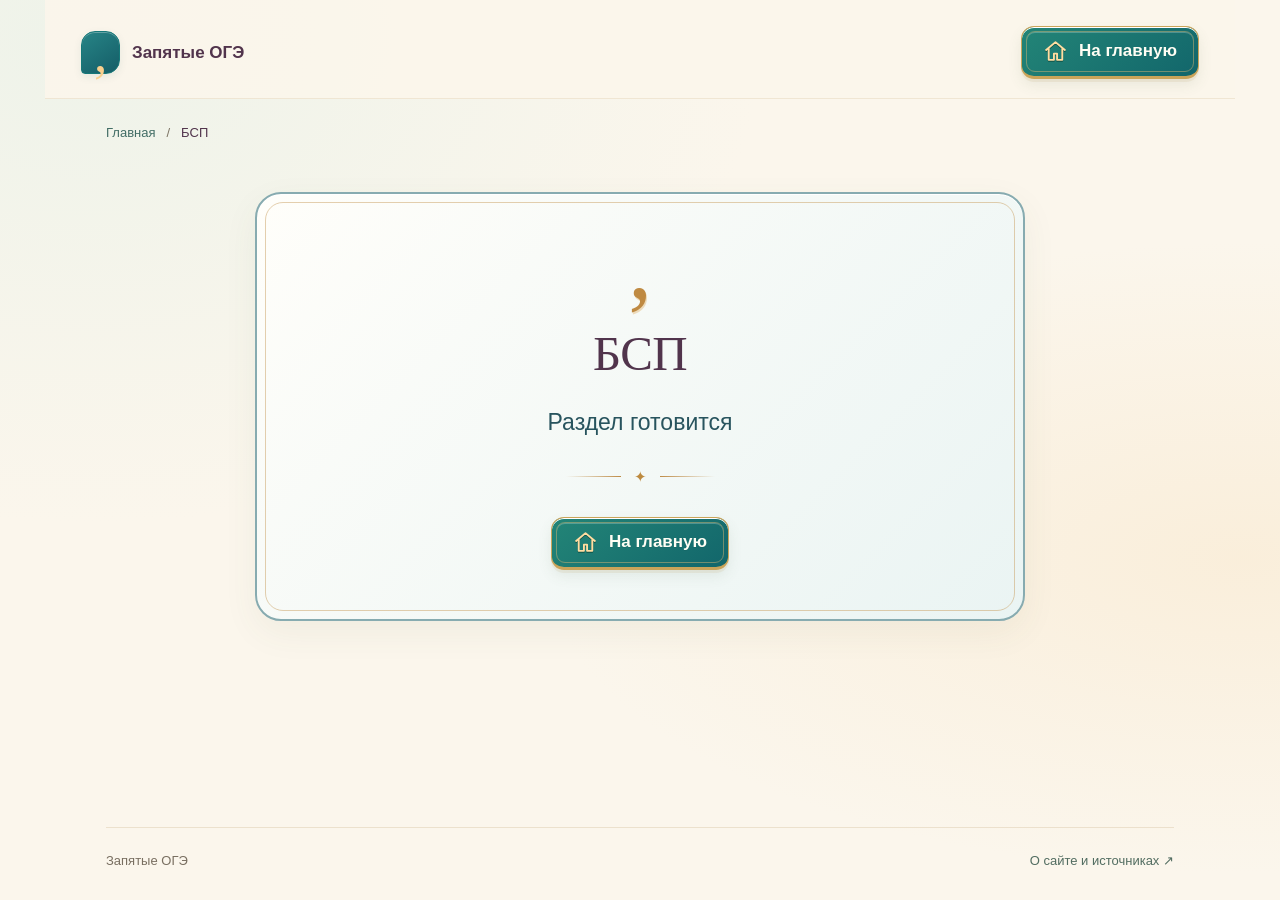
==== topics/bsp.html @ 87cccecb "Publish verified Запятые ОГЭ with saved progress continuation" ====
<!doctype html>
<html lang="ru">
<head>
  <meta charset="utf-8">
  <meta name="viewport" content="width=device-width, initial-scale=1">
  <meta name="theme-color" content="#146c70">
  <meta name="description" content="Запятые ОГЭ — выбор пунктуационной темы и интерактивные тренажёры по русскому языку.">
  <title>БСП · Запятые ОГЭ</title>
  <link rel="stylesheet" href="../site.css">
  <link rel="stylesheet" href="../controls.css">
</head>
<body class="site-page" data-page="bsp">
  <a class="portal-skip" href="#content">К содержимому</a>
  <header class="portal-header"><a class="portal-brand" href="../index.html" aria-label="Запятые ОГЭ — главная"><span class="portal-brand-mark" aria-hidden="true">,</span><span>Запятые ОГЭ</span></a><a class="portal-back portal-home-button" href="../index.html"><svg class="home-icon" viewBox="0 0 24 24" aria-hidden="true"><path d="M3 10.5 12 3l9 7.5M5.5 9v11h5v-6h3v6h5V9"/></svg> На главную</a></header>
  <main class="portal-main" id="content">
    <nav class="portal-breadcrumbs" aria-label="Хлебные крошки"><a href="../index.html">Главная</a><span aria-hidden="true">/</span><span aria-current="page">БСП</span></nav>
    <section class="coming-soon theme-sea" aria-labelledby="topic-title"><span class="coming-ornament" aria-hidden="true">,</span><h1 id="topic-title">БСП</h1><p class="coming-status">Раздел готовится</p><div class="coming-divider" aria-hidden="true"><span></span><i>✦</i><span></span></div><div class="coming-actions"><a class="portal-back portal-home-button" href="../index.html"><svg class="home-icon" viewBox="0 0 24 24" aria-hidden="true"><path d="M3 10.5 12 3l9 7.5M5.5 9v11h5v-6h3v6h5V9"/></svg> На главную</a></div></section>
  </main>
  <footer class="portal-footer"><span>Запятые ОГЭ</span><a href="../README.md">О сайте и источниках ↗</a></footer>
</body>
</html>
---- site.css ----
/* Portal-only styles. Existing trainer styles and scoring code stay unchanged. */
:root{--site-cream:#fbf6ec;--site-milk:#fffdf7;--site-teal:#176e70;--site-sea:#104f58;--site-plum:#51344c;--site-ink:#34423c;--site-muted:#6c7168;--site-gold:#bd8a3f;--site-line:#e4d6bb}
.site-page{margin:0;min-height:100vh;display:flex;flex-direction:column;color:var(--site-ink);font-family:"Segoe UI",Arial,sans-serif;background:radial-gradient(ellipse at 7% 4%,#e6f1e89c,transparent 40%),radial-gradient(ellipse at 97% 62%,#f8e3c269,transparent 40%),var(--site-cream);font-synthesis:none}
.site-page *{box-sizing:border-box}.site-page a{-webkit-tap-highlight-color:transparent}.portal-header{width:100%;max-width:1190px;margin:0 auto;display:flex;align-items:center;justify-content:space-between;gap:20px;padding:26px 36px 19px}.portal-brand{display:inline-flex;align-items:center;gap:12px;font-size:17px;font-weight:650;color:var(--site-plum);text-decoration:none;transition:color 200ms ease}.portal-brand:hover{color:var(--site-teal)}.portal-brand-mark{display:grid;place-items:center;width:39px;height:43px;border:1px solid #167879;background:linear-gradient(145deg,#278486,#145d67);border-radius:14px 14px 14px 4px;box-shadow:inset 0 1px #ffffff4a,0 3px 8px #12555b15;color:#f9d08e;font:53px/.8 Georgia,serif;padding-bottom:22px}.portal-subject{font-size:14px;color:var(--site-muted);letter-spacing:.3px}.portal-main{width:100%;max-width:1140px;margin:0 auto;padding:0 36px 45px;flex:1}.portal-hero{text-align:center;padding:23px 0 38px}.hero-flourish,.coming-divider{display:flex;gap:13px;justify-content:center;align-items:center;color:var(--site-gold);margin:0 auto 18px}.hero-flourish>span,.coming-divider>span{height:1px;width:55px;background:linear-gradient(90deg,transparent,#be8c47)}.hero-flourish>span:last-child,.coming-divider>span:last-child{transform:rotate(180deg)}.hero-flourish i,.coming-divider i{font-size:15px;font-style:normal}.portal-hero h1{font:500 clamp(44px,6vw,76px)/1.12 Georgia,"Times New Roman",serif;letter-spacing:3px;color:var(--site-sea);margin:0 0 19px;text-wrap:balance;text-shadow:0 1px #fffdf8}.portal-hero h1>span{color:var(--site-plum);text-shadow:1px 2px #e8c88f66}.portal-hero p{color:#626b61;font-size:19px;line-height:1.6;margin:0;letter-spacing:.1px}.topic-grid{display:grid;grid-template-columns:repeat(3,minmax(0,1fr));gap:23px}.topic-tile{--tile-accent:#237b78;--tile-deep:#165856;--tile-line:#75a79a;--tile-soft:#eff7ed;--tile-warm:#f9f4e8;--tile-glow:#2b918c28;position:relative;isolation:isolate;display:flex;align-items:center;justify-content:center;min-width:0;min-height:199px;padding:30px 27px;border:2px solid var(--tile-line);border-radius:23px;background:linear-gradient(140deg,#ffffffd6 0%,transparent 50%),linear-gradient(140deg,var(--tile-soft),var(--tile-warm));box-shadow:inset 0 1px 0 #ffffff,0 7px 0 -4px #bfa16e20,0 12px 25px -13px #3c4b3b2b;text-align:center;text-decoration:none;color:var(--tile-deep);transform:translateY(0);transition:transform 210ms ease,border-color 210ms ease,box-shadow 210ms ease,background-color 210ms ease}
.topic-tile:before{content:"";position:absolute;inset:7px;border:1px solid #c59a5b80;border-radius:16px;pointer-events:none;transition:border-color 210ms ease,box-shadow 210ms ease}.topic-tile:after{content:"";position:absolute;inset:0;border-radius:21px;pointer-events:none;opacity:.3;background:linear-gradient(120deg,#ffffffa6 0%,transparent 42%,transparent 75%,#ffffff80);transition:opacity 210ms ease}.tile-content{position:relative;display:flex;flex-direction:column;align-items:center;gap:13px;z-index:1;max-width:100%}.tile-title{font:500 35px/1.22 Georgia,"Times New Roman",serif;letter-spacing:-.3px;text-wrap:balance;overflow-wrap:break-word}.tile-caption{display:block;font-size:14px;line-height:1.4;color:var(--tile-deep);opacity:.85}.tile-arrow{position:absolute;right:21px;bottom:17px;font-size:19px;line-height:1;color:var(--tile-accent);opacity:.7;transition:transform 210ms ease,opacity 210ms ease}.tile-corner{position:absolute;display:block;width:14px;height:14px;pointer-events:none;border-color:var(--site-gold);opacity:.7;transition:opacity 210ms ease}.tile-corner-top{top:18px;left:18px;border-left:1px solid;border-top:1px solid;border-radius:4px 0 0 0}.tile-corner-bottom{bottom:18px;right:18px;border-right:1px solid;border-bottom:1px solid;border-radius:0 0 4px 0;display:none}
.theme-honey{--tile-accent:#aa702b;--tile-deep:#7c4b20;--tile-line:#cca36a;--tile-soft:#fff4db;--tile-warm:#faedda;--tile-glow:#d3a04b33}.theme-coral{--tile-accent:#b75c4e;--tile-deep:#823d3b;--tile-line:#cf9a80;--tile-soft:#fff0e5;--tile-warm:#fae7df;--tile-glow:#cf786232}.theme-plum{--tile-accent:#86647d;--tile-deep:#5b3b57;--tile-line:#b79aae;--tile-soft:#f5edf5;--tile-warm:#f5e9ea;--tile-glow:#a5749a2e}.theme-emerald{--tile-accent:#438361;--tile-deep:#2d5f45;--tile-line:#8bb298;--tile-soft:#eaf5e9;--tile-warm:#f1f3e2;--tile-glow:#579d7230}.theme-sea{--tile-accent:#397985;--tile-deep:#28545e;--tile-line:#87abb0;--tile-soft:#eaf4f3;--tile-warm:#e8f0f2;--tile-glow:#418f9d2e}
.topic-tile:hover,.topic-tile:focus-visible{border-color:var(--tile-accent);transform:translateY(-5px);box-shadow:inset 0 1px 0 #fff,0 0 0 3px var(--tile-glow),0 9px 19px var(--tile-glow),0 20px 32px -16px #253b333b}.topic-tile:hover:before,.topic-tile:focus-visible:before{border-color:#be8b3ee6;box-shadow:inset 0 0 12px #fff8e555}.topic-tile:hover:after,.topic-tile:focus-visible:after{opacity:.8}.topic-tile:hover .tile-arrow,.topic-tile:focus-visible .tile-arrow{opacity:1;transform:translate(2px,-2px)}.topic-tile:hover .tile-corner,.topic-tile:focus-visible .tile-corner{opacity:1}.topic-tile:active{transform:translateY(-1px)}
.portal-back{display:inline-flex;justify-content:center;align-items:center;gap:9px;box-sizing:border-box;min-height:43px;padding:9px 17px;border:1px solid #c49c60;border-radius:11px;background:linear-gradient(140deg,#fffdf8,#f4f4e6);box-shadow:inset 0 1px #fff,0 3px 8px #7052280a;color:#205f61;text-decoration:none;font:600 13px/1.5 "Segoe UI",Arial,sans-serif;white-space:nowrap;transform:translateY(0);transition:border-color 200ms ease,box-shadow 200ms ease,transform 200ms ease,background-color 200ms ease}.portal-back>span{font-size:19px;line-height:1;color:#9c712f}.portal-back:hover,.portal-back:focus-visible{background:#ecf5ed;border-color:#508e83;box-shadow:0 0 0 3px #43998c1a,0 7px 13px #43776b1a;transform:translateY(-2px)}.portal-back:active{transform:translateY(0)}.site-page a:focus-visible,.trainer-return a:focus-visible{outline:3px solid #ab7c32;outline-offset:5px}.portal-breadcrumbs{display:flex;align-items:center;flex-wrap:wrap;gap:11px;padding:22px 0 0;font-size:13px;line-height:1.8;color:#7d7464}.portal-breadcrumbs a{color:#426d65;text-decoration:none;transition:color 200ms ease}.portal-breadcrumbs a:hover{color:#134f50;text-decoration:underline;text-underline-offset:4px}.portal-breadcrumbs [aria-current]{color:var(--site-plum)}.collection-hero{padding-top:28px;padding-bottom:33px}.collection-hero h1{font-size:58px;letter-spacing:-1px}.subtopic-grid .tile-title{font-size:28px;line-height:1.3}.subtopic-grid .topic-tile{min-height:189px}.coming-soon{position:relative;isolation:isolate;max-width:770px;margin:48px auto 35px;padding:39px 45px 49px;text-align:center;background:linear-gradient(135deg,#fffefa 0%,var(--tile-soft,#edf5ee) 100%);border:2px solid var(--tile-line,#94b6a4);border-radius:26px;box-shadow:inset 0 1px #fff,0 12px 35px #49624710}.coming-soon:before{content:"";position:absolute;inset:8px;border:1px solid #c69b5b7a;border-radius:18px;pointer-events:none}.coming-ornament{display:inline-block;font:95px/.6 Georgia,serif;color:#bf8a42;margin:5px 0 30px;text-shadow:1px 2px #eddbbb}.coming-soon h1{font:500 49px/1.2 Georgia,"Times New Roman",serif;letter-spacing:-.6px;color:var(--site-plum);margin:0 0 21px;text-wrap:balance;overflow-wrap:break-word}.coming-status{font-size:23px;font-weight:400;line-height:1.5;color:var(--tile-deep,#265b4b);margin:0 0 28px}.coming-divider{margin-bottom:31px}.coming-actions{display:flex;align-items:center;justify-content:center;gap:13px;flex-wrap:wrap}.portal-footer{width:calc(100% - 72px);max-width:1068px;margin:0 auto;padding:23px 0 28px;display:flex;justify-content:space-between;gap:20px;border-top:1px solid #d9c7a875;color:#796f61;font-size:13px;line-height:1.6}.portal-footer a{color:#526d61;text-decoration:none;text-underline-offset:4px;transition:color 200ms ease}.portal-footer a:hover{color:#174f50;text-decoration:underline}.portal-skip{position:absolute;left:20px;top:-100px;z-index:20;background:var(--site-milk);color:var(--site-sea);padding:13px 18px;border:1px solid var(--site-gold);border-radius:9px}.portal-skip:focus{top:12px}
/* The only additions around SPP: a persistent home link and its scroll clearance. */
.tile-continue{display:inline-flex;align-items:center;gap:13px;min-height:44px;padding:9px 17px;border:1px solid #c99543;border-bottom-width:3px;border-radius:10px;color:white;background:linear-gradient(140deg,#238577,#12666b);box-shadow:inset 0 1px #ffffff6b,0 3px 9px #17644422;font:650 16px/1.4 "Segoe UI",Arial,sans-serif;transition:box-shadow 200ms ease,transform 200ms ease}
.topic-tile:hover .tile-continue,.topic-tile:focus-visible .tile-continue{box-shadow:inset 0 1px #ffffff8c,0 0 0 2px #d4b87540,0 6px 15px #17644430}
.trainer-return{max-width:1176px;margin:0 auto;display:flex;align-items:center;justify-content:space-between;gap:16px;padding:6px 2px 9px}.trainer-return .portal-back{min-height:36px;padding:6px 12px;font-size:12px;border-radius:9px}.trainer-return .portal-back>span{font-size:17px}.trainer-breadcrumb{color:#716655;font:11px/1.5 "Segoe UI",Arial,sans-serif}.trainer-breadcrumb>span{color:#b48c52;margin:0 8px}body[data-page="spp"] .card{scroll-margin-top:153px}body[data-page="spp"] .source-block{scroll-margin-top:163px}
@media(min-width:1500px){.portal-main{padding-top:12px}.portal-hero{padding-bottom:45px}.topic-tile{min-height:212px}}
@media(max-width:1000px){.portal-main{max-width:850px}.topic-grid{grid-template-columns:repeat(2,minmax(0,1fr));gap:21px}.portal-hero h1{font-size:64px}.portal-hero{padding-top:20px;padding-bottom:33px}.topic-tile{min-height:184px}.tile-title{font-size:34px}.portal-footer{max-width:778px}.collection-hero h1{font-size:53px}.subtopic-grid .topic-tile{min-height:177px}}
@media(max-width:800px){body[data-page="spp"] .card,body[data-page="spp"] .source-block{scroll-margin-top:213px}.trainer-return{padding-top:5px;padding-bottom:7px}.portal-header{padding:22px 28px 16px}.portal-main{padding-left:28px;padding-right:28px}.portal-footer{width:calc(100% - 56px)}.coming-soon{margin-top:32px}}
@media(max-width:640px){.portal-header{padding:20px 21px 14px;gap:14px}.portal-brand{font-size:15px;gap:10px}.portal-brand-mark{width:32px;height:36px;font-size:45px;border-radius:12px 12px 12px 3px;padding-bottom:18px}.portal-subject{font-size:12px}.portal-header>.portal-back{font-size:11px;min-height:40px;padding:8px 11px}.portal-header>.portal-back>span{font-size:17px}.portal-main{padding:0 21px 33px}.portal-hero{padding:25px 0 27px}.hero-flourish{margin-bottom:17px}.hero-flourish>span{width:39px}.portal-hero h1{font-size:47px;letter-spacing:1px;line-height:1.16;margin-bottom:14px}.portal-hero p{font-size:16px}.topic-grid{grid-template-columns:minmax(0,1fr);gap:18px}.topic-tile{min-height:151px;padding:27px 31px;border-radius:21px}.topic-tile:before{border-radius:14px}.tile-title{font-size:34px}.tile-content{gap:9px}.tile-caption{font-size:14px}.tile-arrow{right:21px;bottom:18px}.tile-corner-top{top:18px;left:18px}.portal-breadcrumbs{font-size:12px;padding-top:19px;gap:8px}.collection-hero h1{font-size:44px;letter-spacing:-.6px}.subtopic-grid .topic-tile{min-height:151px}.subtopic-grid .tile-title{font-size:29px}.coming-soon{margin:29px 0 12px;padding:31px 22px 35px;border-radius:23px}.coming-soon h1{font-size:36px;line-height:1.25;margin-bottom:19px}.coming-ornament{font-size:80px;margin-bottom:29px}.coming-status{font-size:20px;margin-bottom:22px}.coming-divider{margin-bottom:25px}.coming-actions{gap:11px}.coming-actions .portal-back{font-size:12px;min-height:44px}.portal-footer{width:calc(100% - 42px);font-size:11px;padding:20px 0 24px;gap:15px}}
@media(max-width:380px){.portal-main{padding-left:16px;padding-right:16px}.portal-header{padding-left:16px;padding-right:16px}.portal-hero h1{font-size:40px;letter-spacing:.5px}.portal-brand{font-size:13px;gap:8px}.portal-subject{font-size:11px}.tile-title{font-size:31px}.subtopic-grid .tile-title{font-size:27px}.portal-back{padding-left:12px;padding-right:12px}.coming-soon h1{font-size:32px}.coming-actions{flex-direction:column}.coming-actions .portal-back{width:100%}.trainer-breadcrumb{font-size:10px}.portal-footer{width:calc(100% - 32px)}.portal-header>.portal-back{font-size:10px;padding:8px 9px;gap:5px}}
@media(prefers-reduced-motion:reduce){.site-page *, .trainer-return *{transition:none!important;animation:none!important}.topic-tile:hover,.topic-tile:focus-visible,.portal-back:hover,.portal-back:focus-visible{transform:none}.topic-tile:hover .tile-arrow,.topic-tile:focus-visible .tile-arrow{transform:none}}
---- controls.css ----
/* Final control polish. Sentence typography and original card content stay unchanged. */
:root{--control-gold:#c99543;--control-plum:#64425e;--control-coral:#b3655c;--trainer-controls-height:260px}
.control-panel{display:grid;grid-template-columns:minmax(0,1fr) minmax(190px,260px);gap:16px 24px;padding:17px 20px;border:2px solid #aebfad;border-radius:19px;background:linear-gradient(145deg,#fffdf8,#f6f4e8);box-shadow:inset 0 1px #fff,0 3px 0 #d6c7a94d,0 9px 25px #244b3810}
.sections{grid-column:1;grid-row:1;display:grid;grid-template-columns:repeat(2,minmax(0,1fr));gap:11px;padding:0;max-width:560px;width:100%;border:0;background:none;border-radius:0}
.section,.panel-actions .button,.check-button,.trainer-return .portal-back,.site-page .portal-back{position:relative;isolation:isolate;box-sizing:border-box;min-height:52px;border:1px solid var(--control-gold);border-bottom-width:3px;border-radius:13px;font-size:17px;font-weight:700;line-height:1.45;padding:12px 21px;transform:translateY(0);transition:transform 200ms ease,box-shadow 200ms ease,border-color 200ms ease,background-color 200ms ease}
.section:before,.panel-actions .button:before,.check-button:before,.trainer-return .portal-back:before,.site-page .portal-back:before{content:"";position:absolute;inset:4px;border:1px solid #dcb77578;border-radius:9px;pointer-events:none;z-index:-1;box-shadow:inset 0 1px #ffffff3d}
.section{justify-content:center;gap:12px;color:#6e461d;background:linear-gradient(145deg,#fff8e8,#f7e7c9);box-shadow:inset 0 2px #ffffffc2,0 3px 0 #b78a3c1a,0 5px 12px #8060310d}
.section.active{color:#fff;background:linear-gradient(145deg,#1c7b7b,#105b63);border-color:#c49b53;box-shadow:inset 0 1px #ffffff57,0 3px 0 #0c51542e,0 6px 15px #155a591f}
.section .count{font-size:15px;min-width:29px;min-height:28px;padding:4px 7px;border-radius:7px;background:#ead6ab;color:#674014;border:1px solid #d3b77e;line-height:1.2}
.section.active .count{color:#fff8df;background:#ffffff22;border-color:#ffffff50}
.section:hover,.section:focus-visible,.panel-actions .button:not(:disabled):hover,.panel-actions .button:focus-visible,.check-button:not(:disabled):hover,.check-button:focus-visible,.trainer-return .portal-back:hover,.trainer-return .portal-back:focus-visible,.site-page .portal-back:hover,.site-page .portal-back:focus-visible{transform:translateY(-2px);border-color:#dca63d;box-shadow:inset 0 1px #ffffffa6,0 0 0 3px #bda15c26,0 8px 18px #26685a2b}
.section:active,.panel-actions .button:not(:disabled):active,.check-button:not(:disabled):active,.trainer-return .portal-back:active,.site-page .portal-back:active{transform:translateY(0)}
.compact-progress{grid-column:2;grid-row:1;min-width:0;max-width:none;width:100%;align-self:center}
.compact-progress>div{display:flex;flex-direction:row;align-items:center;justify-content:space-between;gap:13px;font-size:15px;margin-bottom:11px;color:#57675c}
.compact-progress strong{font-size:18px;color:#51344c;white-space:nowrap}
.compact-progress progress{height:10px;border-radius:9px;box-shadow:inset 0 1px 3px #4768491a;background:#e1e6d8}
.panel-actions{grid-column:1/-1;grid-row:2;display:grid;grid-template-columns:1fr 1.25fr .7fr;gap:15px;width:100%;padding-top:14px;border-top:1px solid #d6bd8a66}
.panel-actions .button{justify-content:center;gap:11px;margin:0;white-space:normal;text-align:center;box-shadow:inset 0 1px #ffffff80,0 3px 0 #80644d19,0 6px 13px #5c354c0d}
#journal-open{color:#fff8f5;background:linear-gradient(140deg,#815571,#64425e);border-color:#c99d64}
#journal-open:before{border-color:#efbfa759}
#journal-open:not(:disabled):hover,#journal-open:focus-visible{background:linear-gradient(140deg,#946179,#724560);box-shadow:inset 0 1px #ffffff5e,0 0 0 3px #b9748724,0 8px 18px #794d6d26}
#journal-open .count{font-size:15px;min-width:28px;min-height:28px;border:1px solid #f3cba0;background:#ffe5c2;color:#72383f;border-radius:7px;padding:3px 7px;line-height:1.3}
#repeat-errors{color:#fffaf5;border-color:#c99a58;background:linear-gradient(145deg,#b76d63,#99555b)}
#repeat-errors:not(:disabled):hover,#repeat-errors:focus-visible{background:linear-gradient(145deg,#c07b69,#a85d63);box-shadow:inset 0 1px #ffffff73,0 0 0 3px #cc897326,0 8px 18px #96585126}
#repeat-errors:disabled{opacity:1;color:#735f61;background:linear-gradient(145deg,#eee0dc,#e4d9d5);border-color:#c7b39a;box-shadow:inset 0 1px #fff8,0 2px 0 #bcaa9814}
#reset{color:#5c4c55;border-color:#c5ad84;background:linear-gradient(145deg,#fcf7ed,#eae3d6);border-radius:13px}
#reset:hover,#reset:focus-visible{background:linear-gradient(145deg,#fff9ef,#f1e7da)}
.check-button{font-size:18px;min-width:202px;min-height:56px;padding:14px 25px;gap:30px;color:#fff;background:linear-gradient(145deg,#238986,#12636b);border-color:#c99d56;box-shadow:inset 0 2px #ffffff4d,0 3px 0 #10575e2b,0 7px 17px #1a71632b}
.check-button:not(:disabled):hover,.check-button:focus-visible{background:linear-gradient(145deg,#25968f,#146e74);border-color:#dfa944}
.check-button:disabled{opacity:1;color:#275b46;background:linear-gradient(145deg,#e7f1e5,#d5e6d7);border-color:#9dbb9f;box-shadow:inset 0 1px #fff,0 2px 0 #a4b7a11f}
.check-button:disabled:before{border-color:#aec3a673}
.trainer-return{gap:18px;padding:10px 2px 13px}
.trainer-return .portal-back,.site-page .portal-back{gap:11px;color:#385a4b;background:linear-gradient(145deg,#fff9e9,#eee8d6);box-shadow:inset 0 1px #fff,0 3px 0 #bda26c24,0 6px 14px #4a68501a;min-height:52px;font-family:"Segoe UI",Arial,sans-serif;font-size:17px}
.trainer-return .portal-home-button,.site-page .portal-home-button{color:#fffef4;background:linear-gradient(140deg,#238577,#12666b);border-color:#caa459;text-shadow:0 1px #124c4926}
.trainer-return .portal-home-button:hover,.trainer-return .portal-home-button:focus-visible,.site-page .portal-home-button:hover,.site-page .portal-home-button:focus-visible{background:linear-gradient(140deg,#299682,#197578)}
.home-icon{display:block;flex-shrink:0;width:25px;height:25px;fill:none;stroke:#ffdda1;stroke-width:1.8;stroke-linecap:round;stroke-linejoin:round;filter:drop-shadow(0 1px #105448)}
.trainer-breadcrumb{font-size:14px}.trainer-return .portal-back>span,.site-page .portal-back>span{font-size:23px}
.site-page .portal-header{position:sticky;top:0;z-index:5;background:#fbf6ecf5;border-bottom:1px solid #d3c19d4d}
.control-shell{padding-bottom:10px}
body[data-page="spp"] .card,body[data-page="spp"] .source-block{scroll-margin-top:var(--trainer-controls-height)}
.card{border-width:2px;border-color:#b7cdbd;border-top-width:4px;box-shadow:0 3px 0 #d8cbb32b,0 10px 27px #275b3d0e}
.card.task-4{border-top-color:#c08a44}.card.task-5{border-top-color:#328b83}
.card-head{border-bottom-color:#b9cfba8c}.card-identity h3{font-size:20px}.card-kicker{font-size:12px}.card-number{font-size:28px;width:51px;height:53px}
.card-status{font-size:12px;padding:7px 12px}.card-prompt{font-size:13px}.sentence-number{font-size:21px;min-width:25px}
.selection-caption{font-size:15px;gap:23px}.selection-caption>span{gap:9px}.selection-caption strong{font-size:15px;min-width:30px;height:30px;border:1px solid #d9bd89}.selection-caption>span+span strong{border-color:#adcdbd}
.position{font-size:16px;min-width:44px;height:46px}.position.selected{box-shadow:inset 0 1px #fff5,0 0 0 2px #f6cc866b}
.card-footer{font-size:12px}.review{font-size:13px}.feed-caption{font-size:13px}.filter{font-size:14px;min-height:44px}.search input{font-size:14px}.save-status{font-size:12px}
.scores{font-size:13px;gap:9px 27px}.scores dd{font-size:17px}.scores-caption{font-size:12px}.eyebrow{font-size:11px}
.source-block+.source-block{border-top-color:#c7b78480}.card-actions{border-top-color:#cfb6868c}.result-heading h3{font-size:15px}.result-badge{font-size:12px}.answer-lines,.expected-answer{font-size:13px}.answer-lines>div{grid-template-columns:120px minmax(0,1fr)}.member-result h4{font-size:13px}.analysis{font-size:14px}.feedback-legend{font-size:12px}
.optional-hint,.method-note{color:#35665a;background:#eef5e9;border:1px solid #c2d7c2;border-radius:9px;font-size:14px;line-height:1.7;padding:11px 15px}.method-note{margin:-19px 0 29px}.optional-hint{margin-top:13px}
.journal-adjustment{font-size:14px;padding:13px 16px;background:#e9f3e8;color:#2e604c;border:1px solid #bad3ba;border-radius:10px}.journal-entry{font-size:14px}.journal-entry h3{font-size:16px}.journal-entry .eyebrow{font-size:11px}.journal-entry .button,.retry-button{font-size:16px;min-height:48px;padding:11px 18px}.journal-tools .button,.dialog-actions .button,.resume-button{font-size:16px;min-height:49px;padding:12px 20px}
@media(max-width:1000px){.control-panel{grid-template-columns:minmax(0,1fr) 185px;gap:15px 18px;padding:15px 16px}.section{padding:12px 15px}.panel-actions{gap:12px}.panel-actions .button{padding:12px 16px}}
@media(max-width:800px){.control-panel{grid-template-columns:minmax(0,1fr) 150px}.panel-actions{gap:11px}.panel-actions .button{font-size:16px}.compact-progress>div{font-size:14px}.compact-progress strong{font-size:17px}.trainer-return{padding-bottom:10px}.selection-caption{font-size:14px;gap:17px}.card-identity h3{font-size:19px}.card-status{font-size:11px}.result-heading h3{font-size:15px}}
@media(max-width:640px){.control-panel{grid-template-columns:minmax(0,1fr);gap:12px;padding:13px 12px;border-radius:15px}.sections{grid-column:1;grid-row:1;max-width:none;gap:12px}.section{font-size:17px;min-height:52px;padding:12px 14px;gap:11px}.section .count{display:inline-flex;font-size:15px;min-width:28px;min-height:28px}.compact-progress{grid-column:1;grid-row:2;display:flex;align-items:center;gap:17px;width:100%;max-width:none;min-width:0}.compact-progress>div{display:flex;flex-direction:row;align-items:center;gap:11px;font-size:14px;margin:0;white-space:nowrap}.compact-progress strong{font-size:17px}.compact-progress progress{height:9px;flex:1;min-width:30px}.panel-actions{grid-column:1;grid-row:3;grid-template-columns:1fr 1.22fr .8fr;gap:10px;padding-top:12px}.panel-actions .button{font-size:16px;min-height:61px;padding:10px 8px;gap:7px;line-height:1.4;text-wrap:balance}.panel-actions .count{font-size:14px;min-width:25px;min-height:26px;padding:3px 5px}.trainer-return{padding:8px 2px 10px}.trainer-return .portal-back,.site-page .portal-back{font-size:16px;padding:12px 17px;min-height:50px;gap:10px}.home-icon{width:24px;height:24px}.trainer-breadcrumb{font-size:12px}.site-page .portal-header{gap:12px;flex-wrap:wrap}.check-button{font-size:17px;min-width:171px;min-height:54px;padding:13px 20px;gap:20px}.card-actions{align-items:center;gap:15px}.selection-caption{font-size:14px;gap:11px;flex-wrap:wrap;max-width:145px}.selection-caption>span{gap:7px}.selection-caption strong{font-size:14px;min-width:27px;height:28px}.card-identity h3{font-size:18px;line-height:1.5}.card-kicker{font-size:11px}.card-number{font-size:25px;width:43px;height:48px}.card-status{font-size:11px;max-width:111px}.card-prompt{font-size:12px}.card-footer{font-size:11px}.feed-caption{font-size:12px}.feed-caption>span+span{max-width:170px}.scores{font-size:12px;max-width:175px}.scores dd{font-size:16px}.scores-caption{font-size:10px}.save-status{font-size:11px;max-width:151px}.eyebrow{font-size:10px}.filter{font-size:12px;padding:10px 11px;min-height:44px}.feedback-legend{font-size:11px}.result-heading h3{font-size:14px}.result-badge{font-size:11px}.review{font-size:12px}.optional-hint,.method-note{font-size:13px}.method-note{margin:-12px 0 24px}.journal-entry h3{font-size:15px}.journal-entry{font-size:13px}.journal-entry .button,.retry-button,.journal-tools .button,.dialog-actions .button{font-size:16px;min-height:48px}.sentence-number{font-size:20px;min-width:20px}}
@media(max-width:380px){.control-panel{padding:11px 9px}.sections{gap:9px}.section{font-size:16px;padding:12px 9px;gap:8px}.section .count{display:inline-flex;min-width:26px;font-size:14px}.panel-actions{grid-template-columns:minmax(0,1fr) minmax(0,1.15fr);gap:10px}.panel-actions #reset{grid-column:1/-1;min-height:48px}.panel-actions .button{min-height:54px;font-size:16px;padding:10px 11px}.trainer-return .portal-back{padding:12px 13px}.trainer-breadcrumb{font-size:11px}.check-button{min-width:149px;font-size:16px;gap:13px;padding:13px 16px}.selection-caption{max-width:105px;font-size:14px;gap:8px}.card-identity h3{font-size:16px}.card-status{font-size:10px;max-width:92px}.card-kicker{font-size:10px}.card-number{width:38px}.card-head{gap:8px}.scores{max-width:148px;font-size:11px}.scores-caption{font-size:9px}}
@media(prefers-reduced-motion:reduce){.section,.panel-actions .button,.check-button,.portal-back{transition:none!important}.section:hover,.section:focus-visible,.panel-actions .button:hover,.panel-actions .button:focus-visible,.check-button:hover,.check-button:focus-visible,.trainer-return .portal-back:hover,.trainer-return .portal-back:focus-visible,.site-page .portal-back:hover,.site-page .portal-back:focus-visible{transform:none}}
.icon-button{min-width:44px;min-height:44px;font-size:28px}
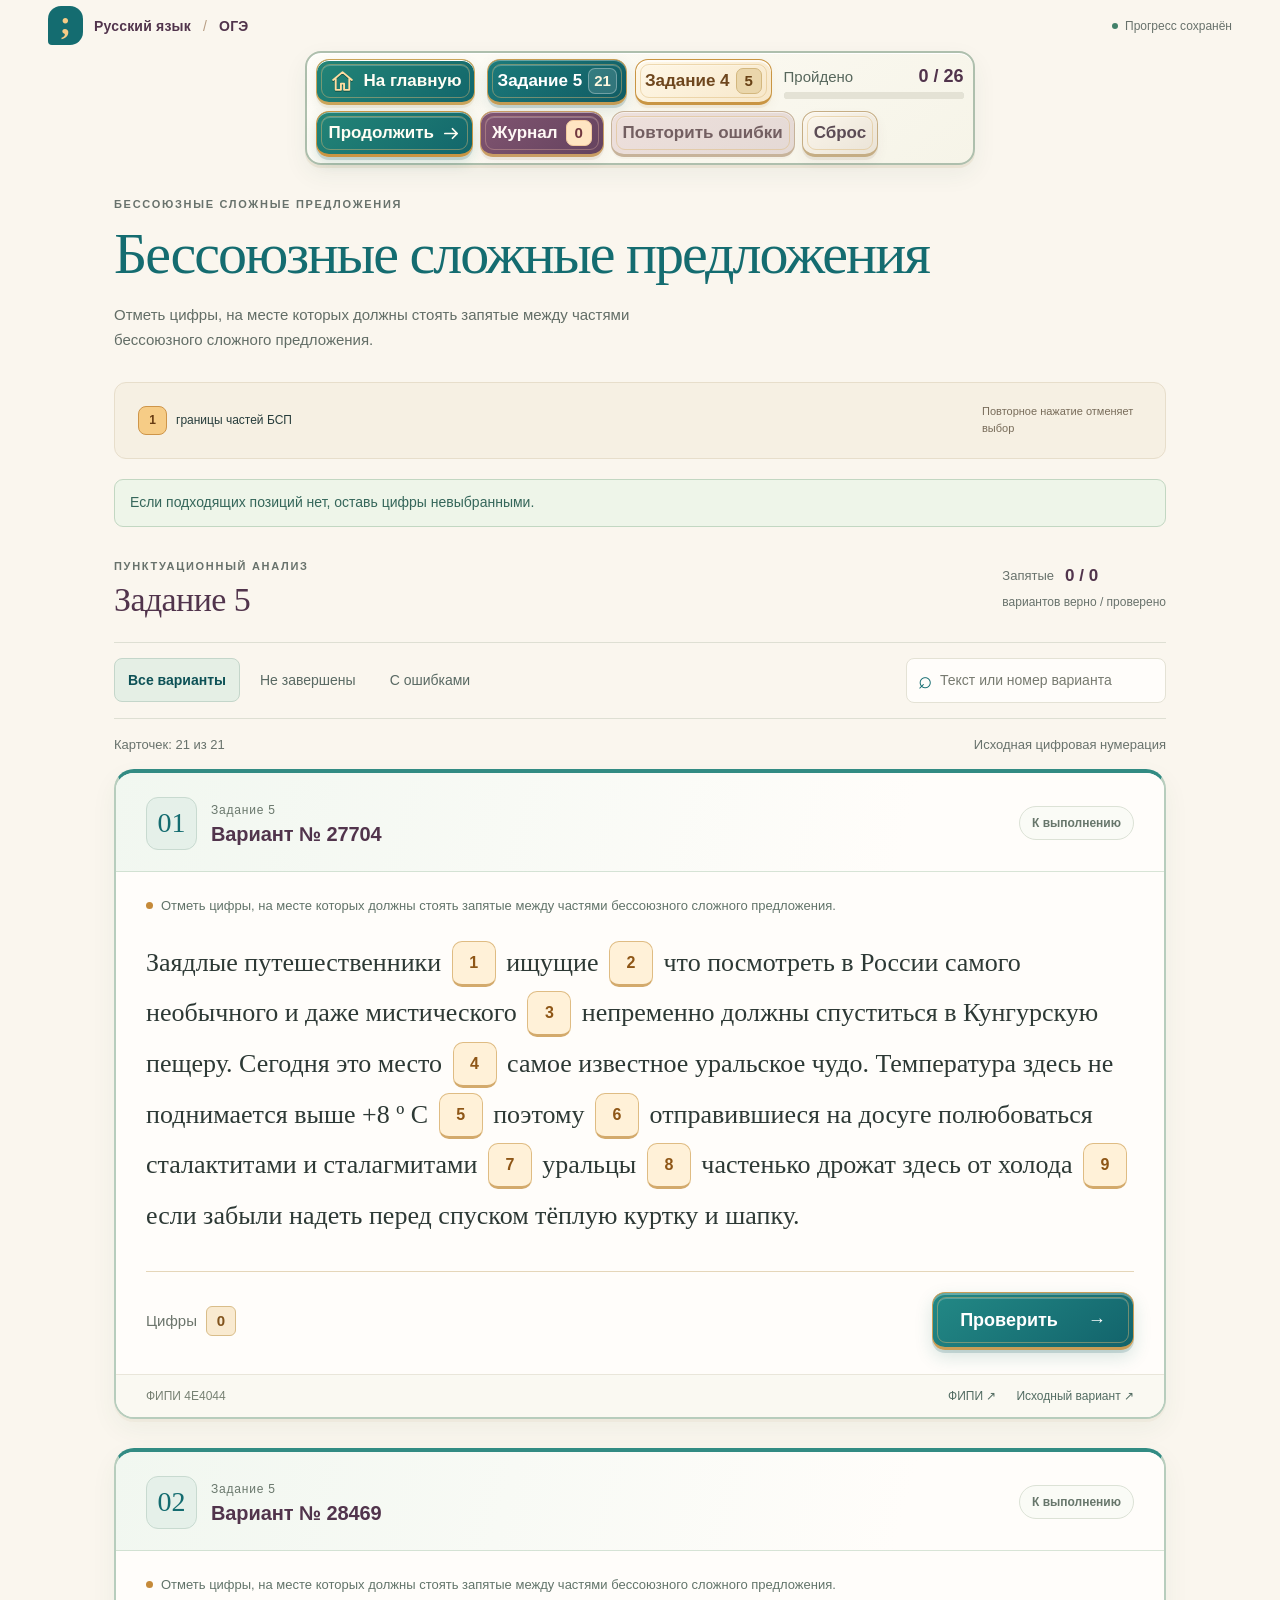
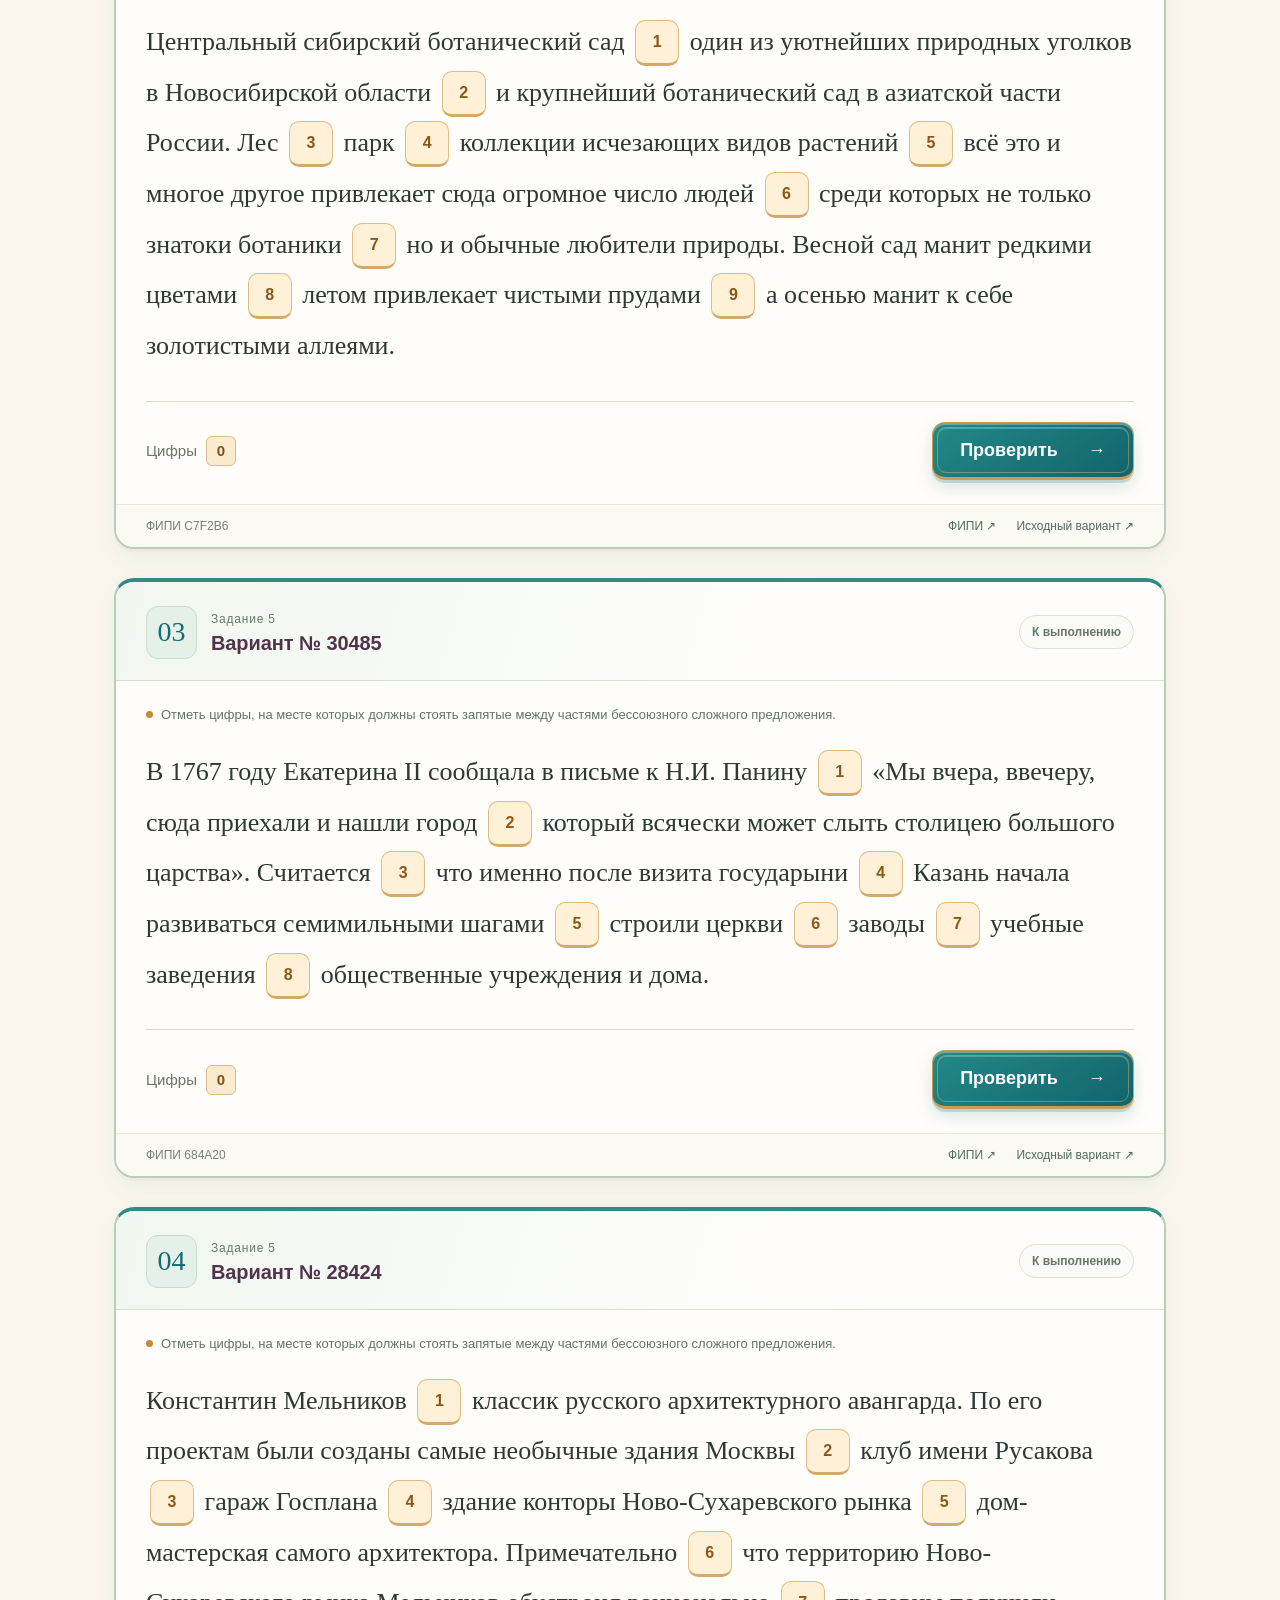
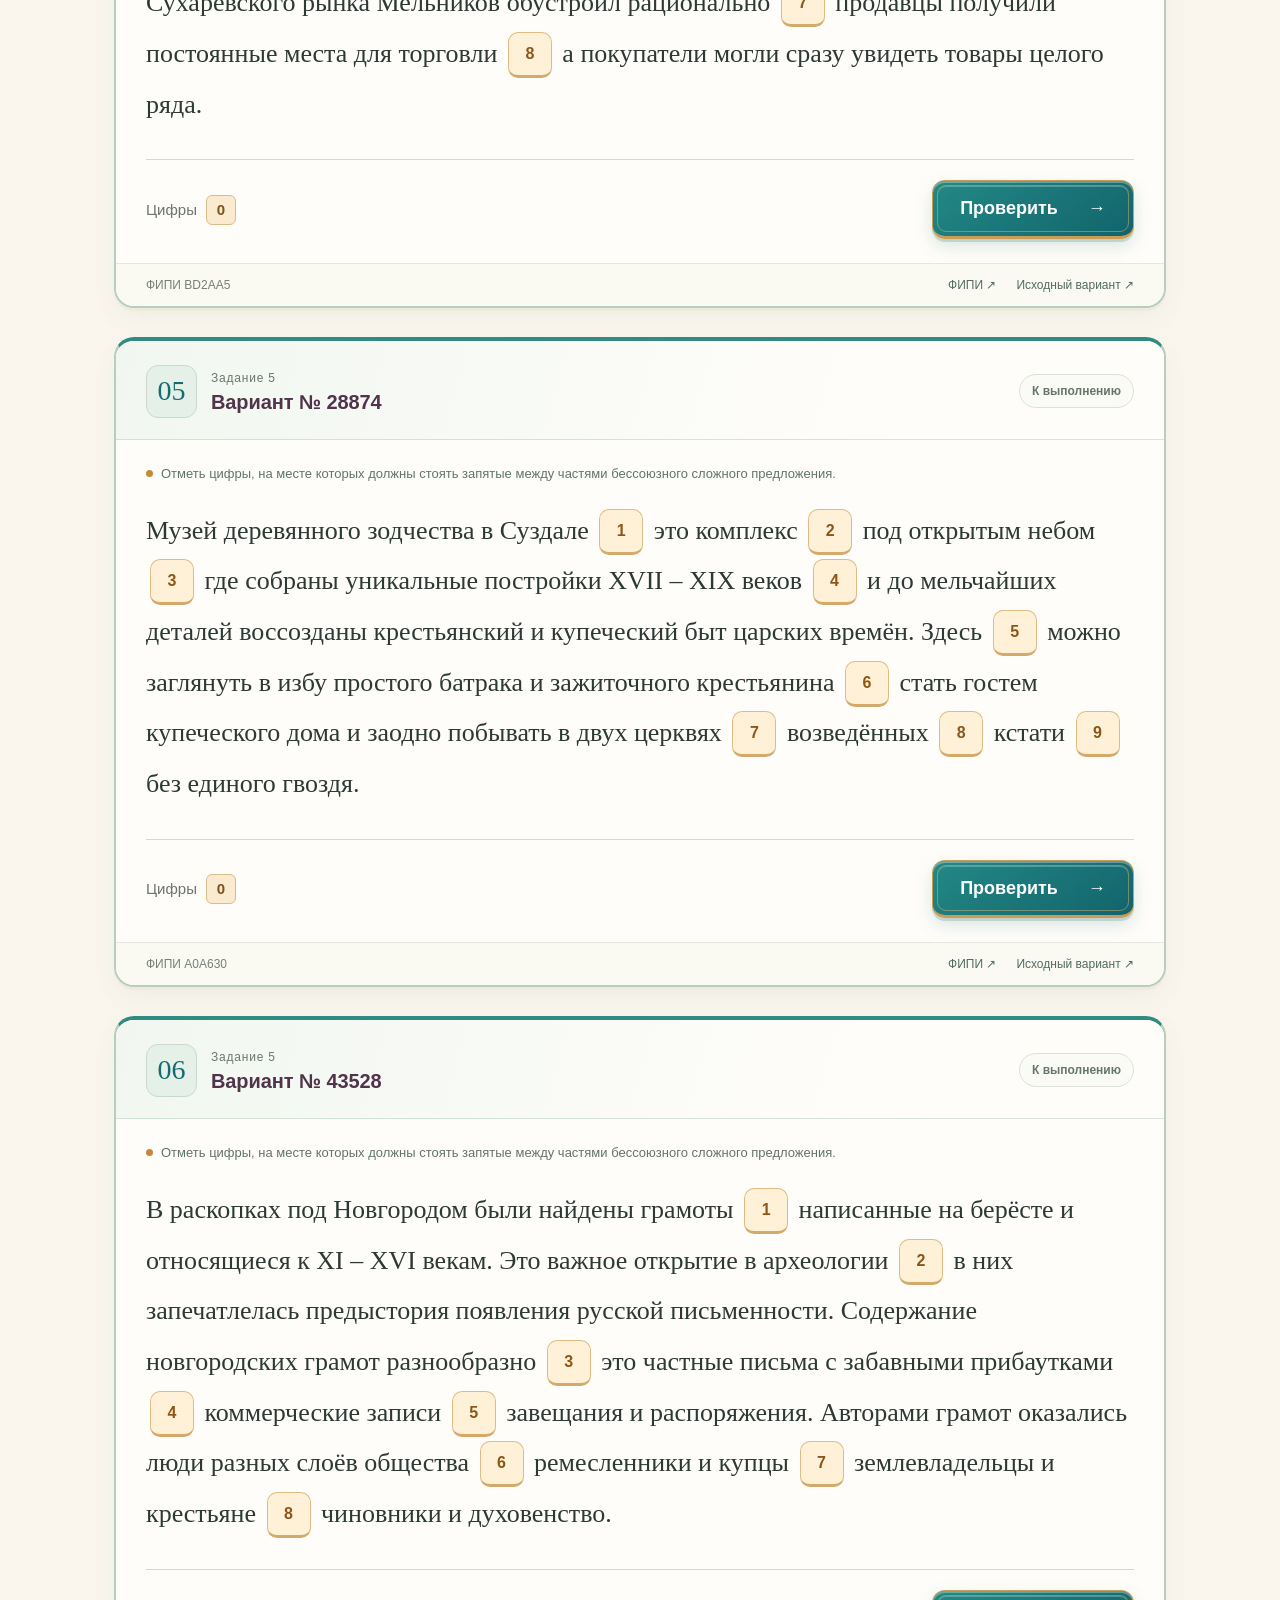
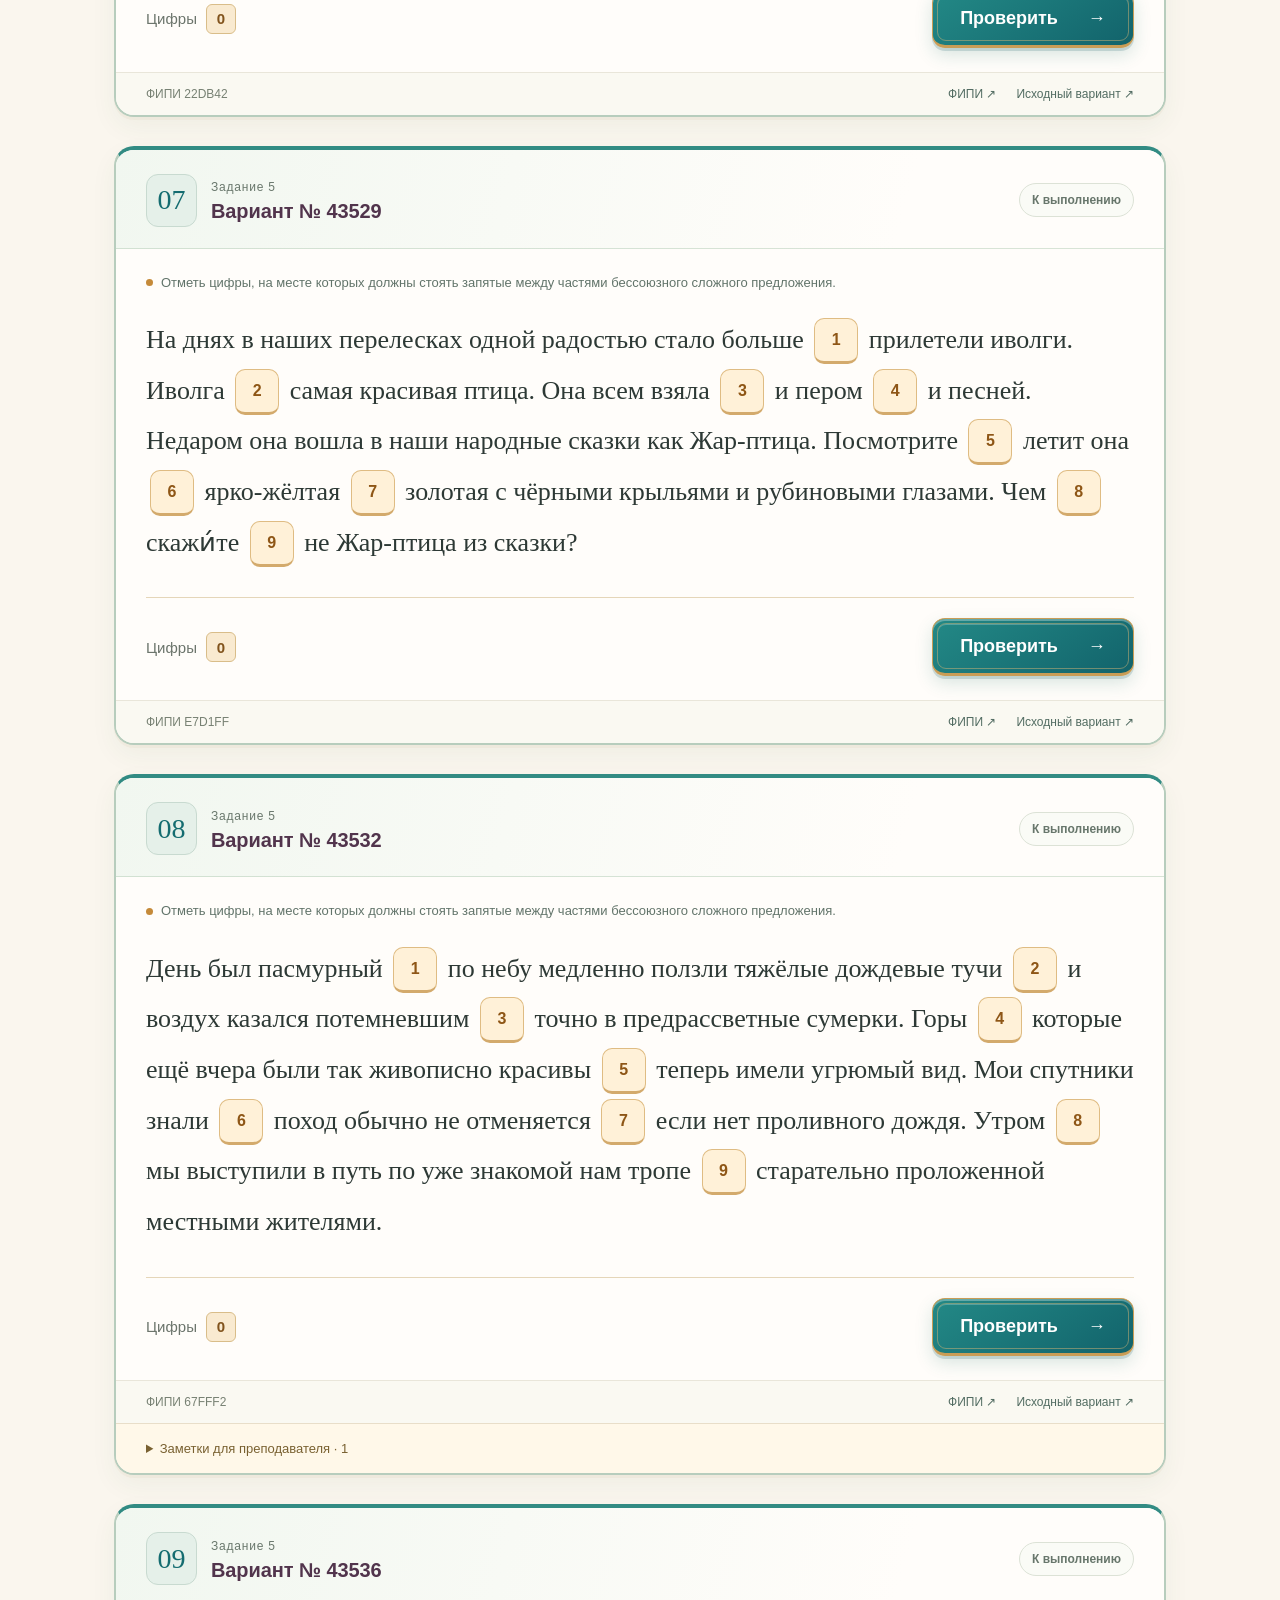
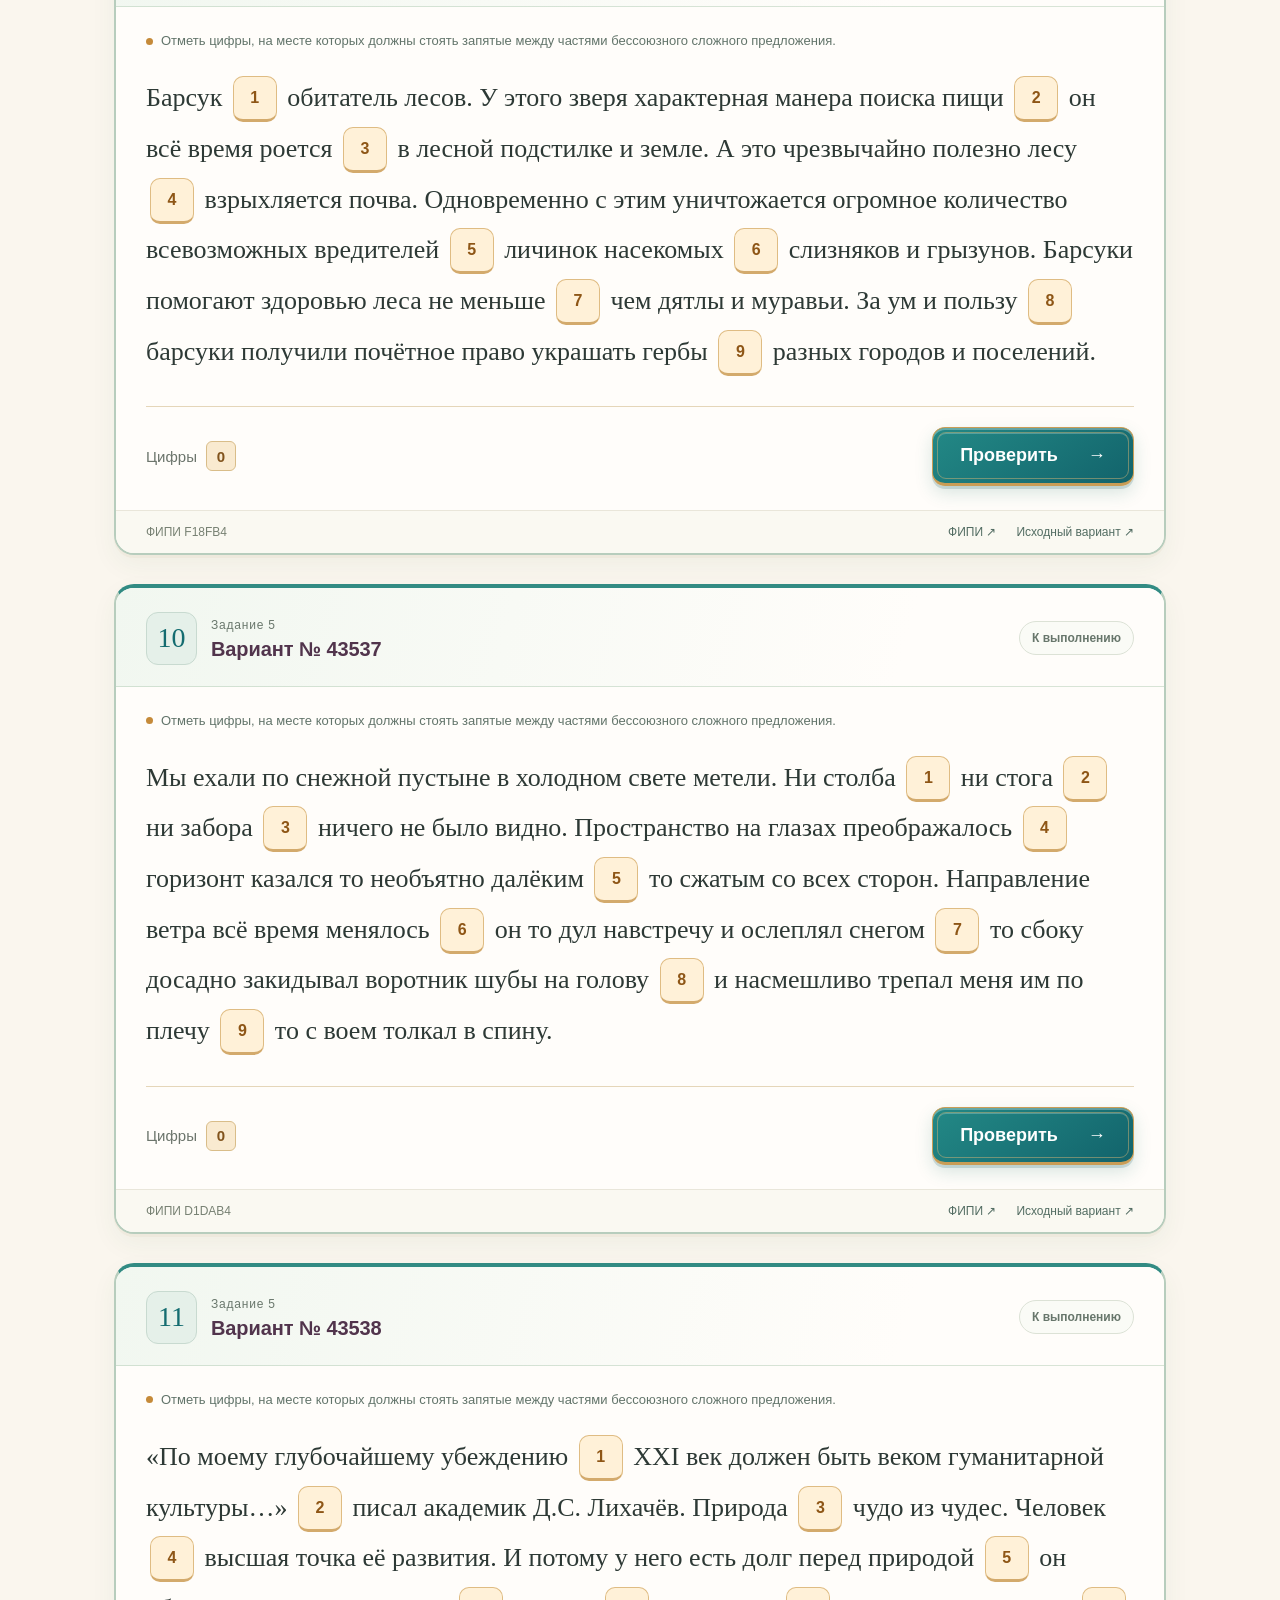
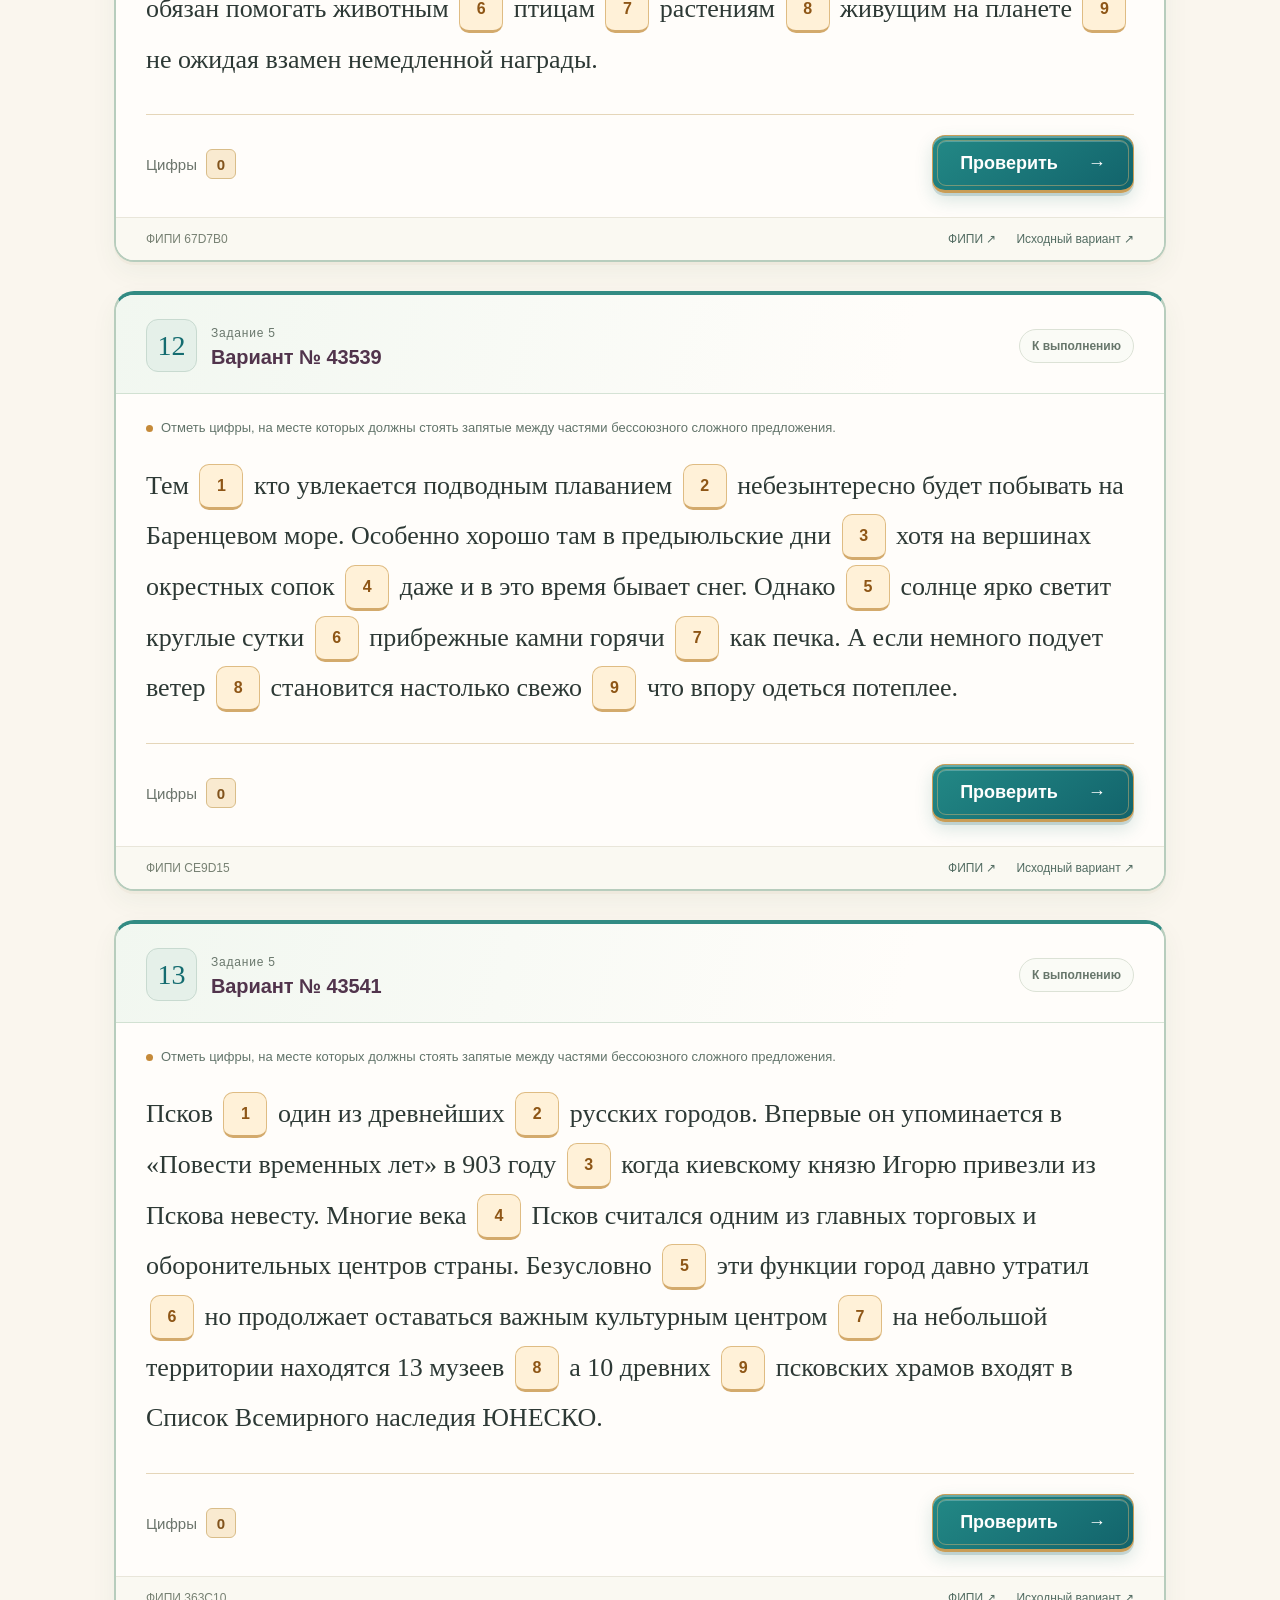
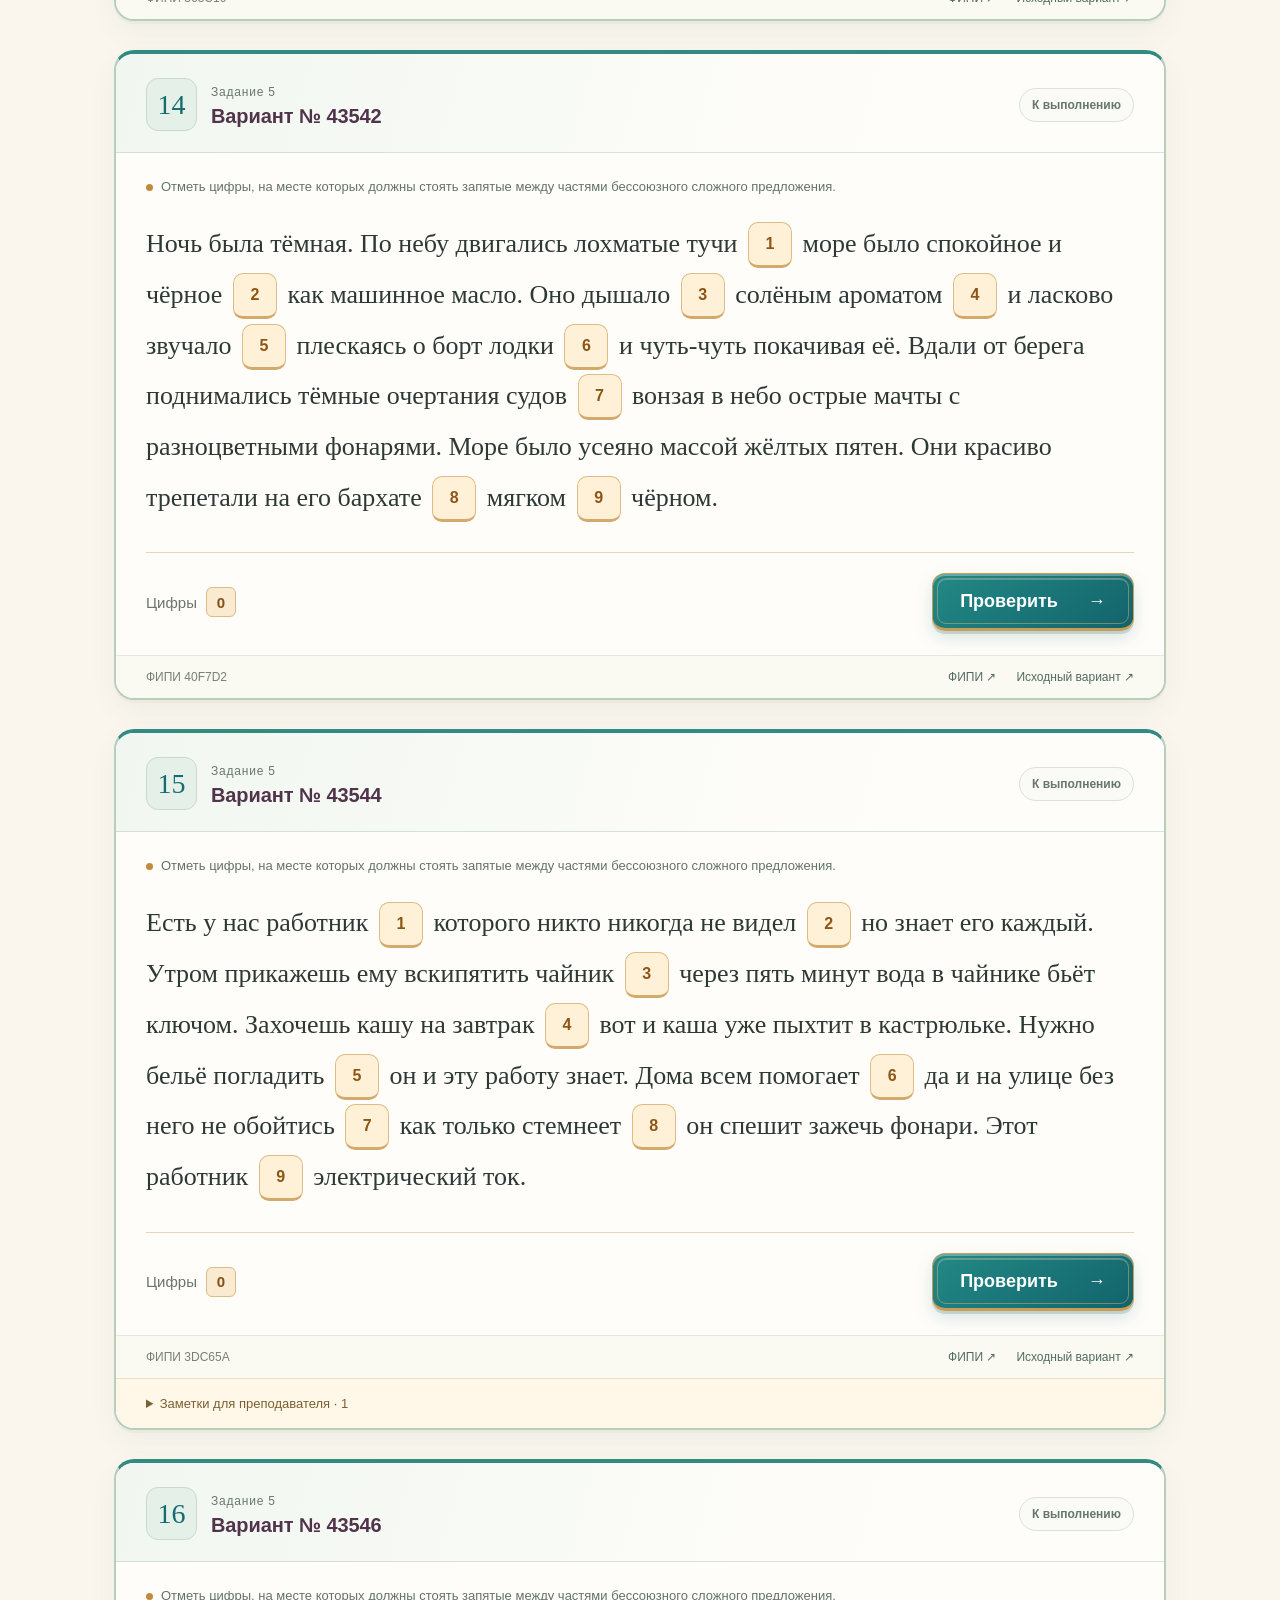
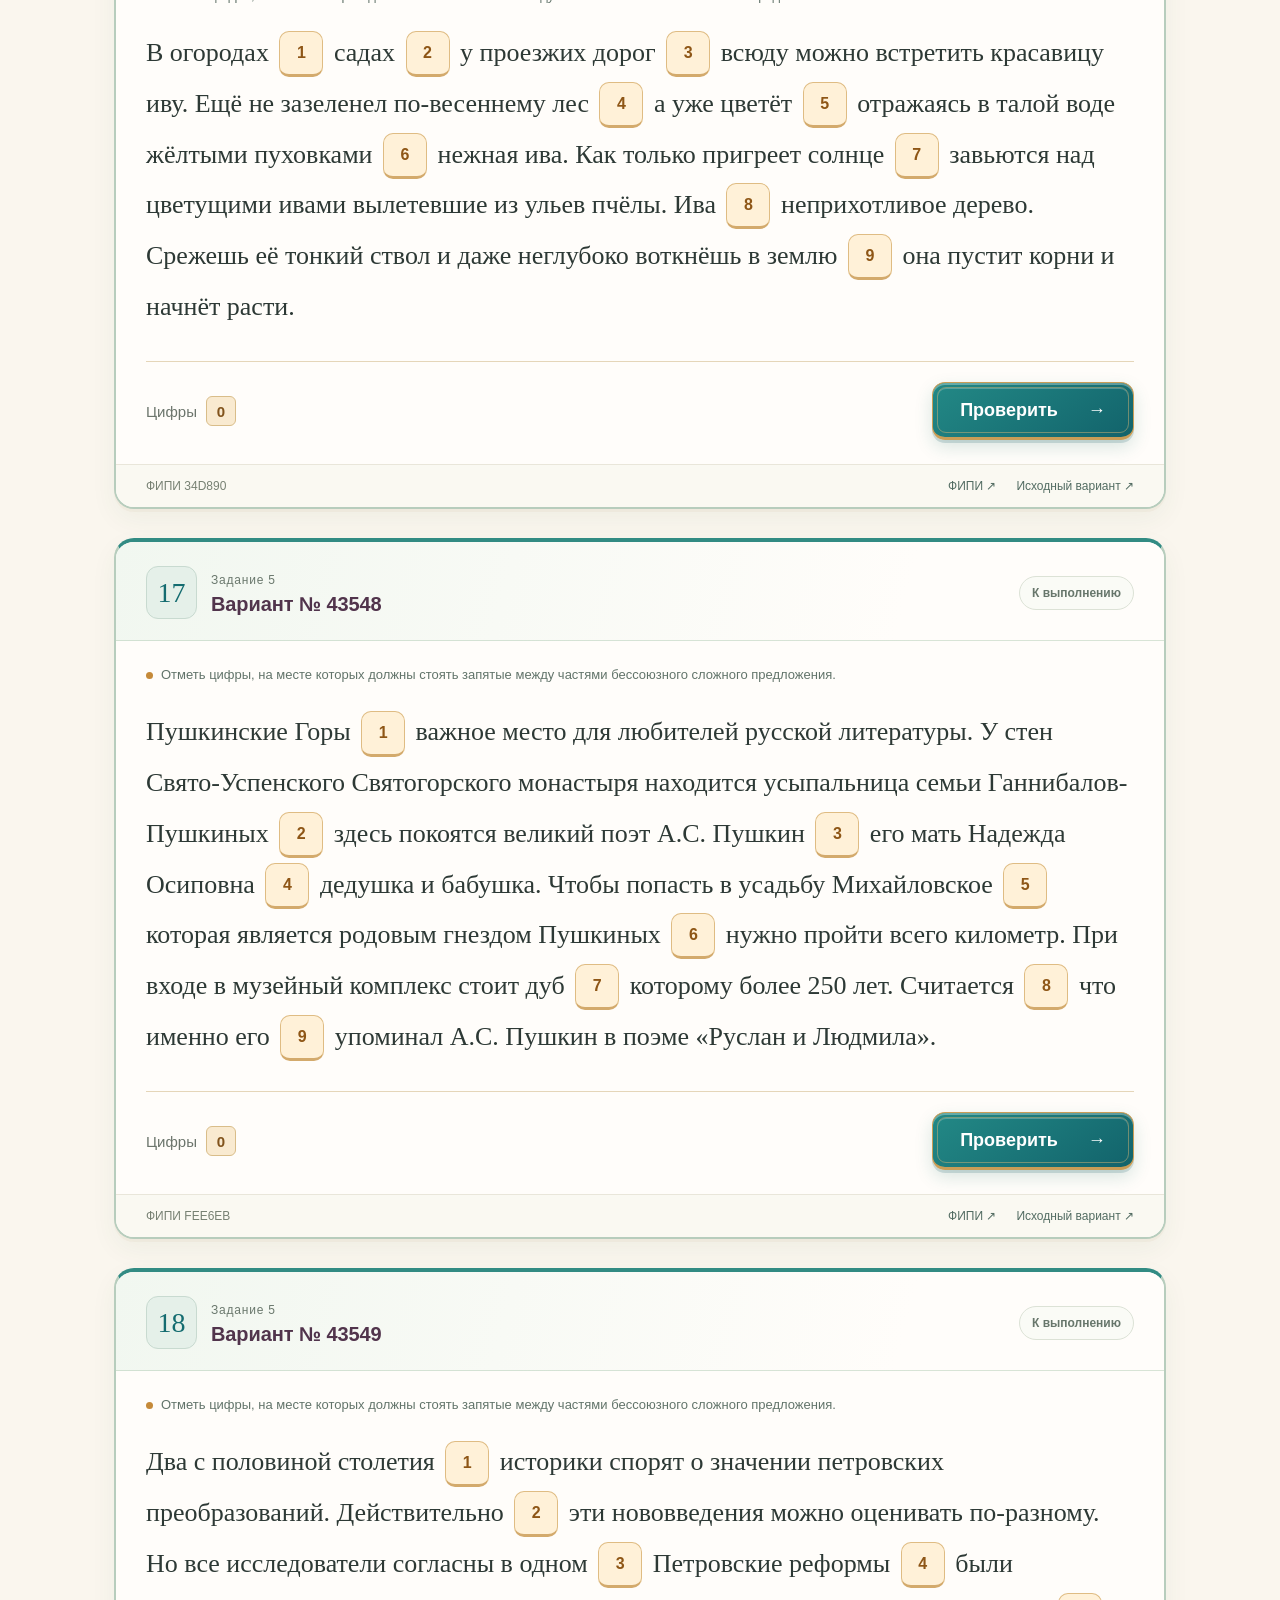
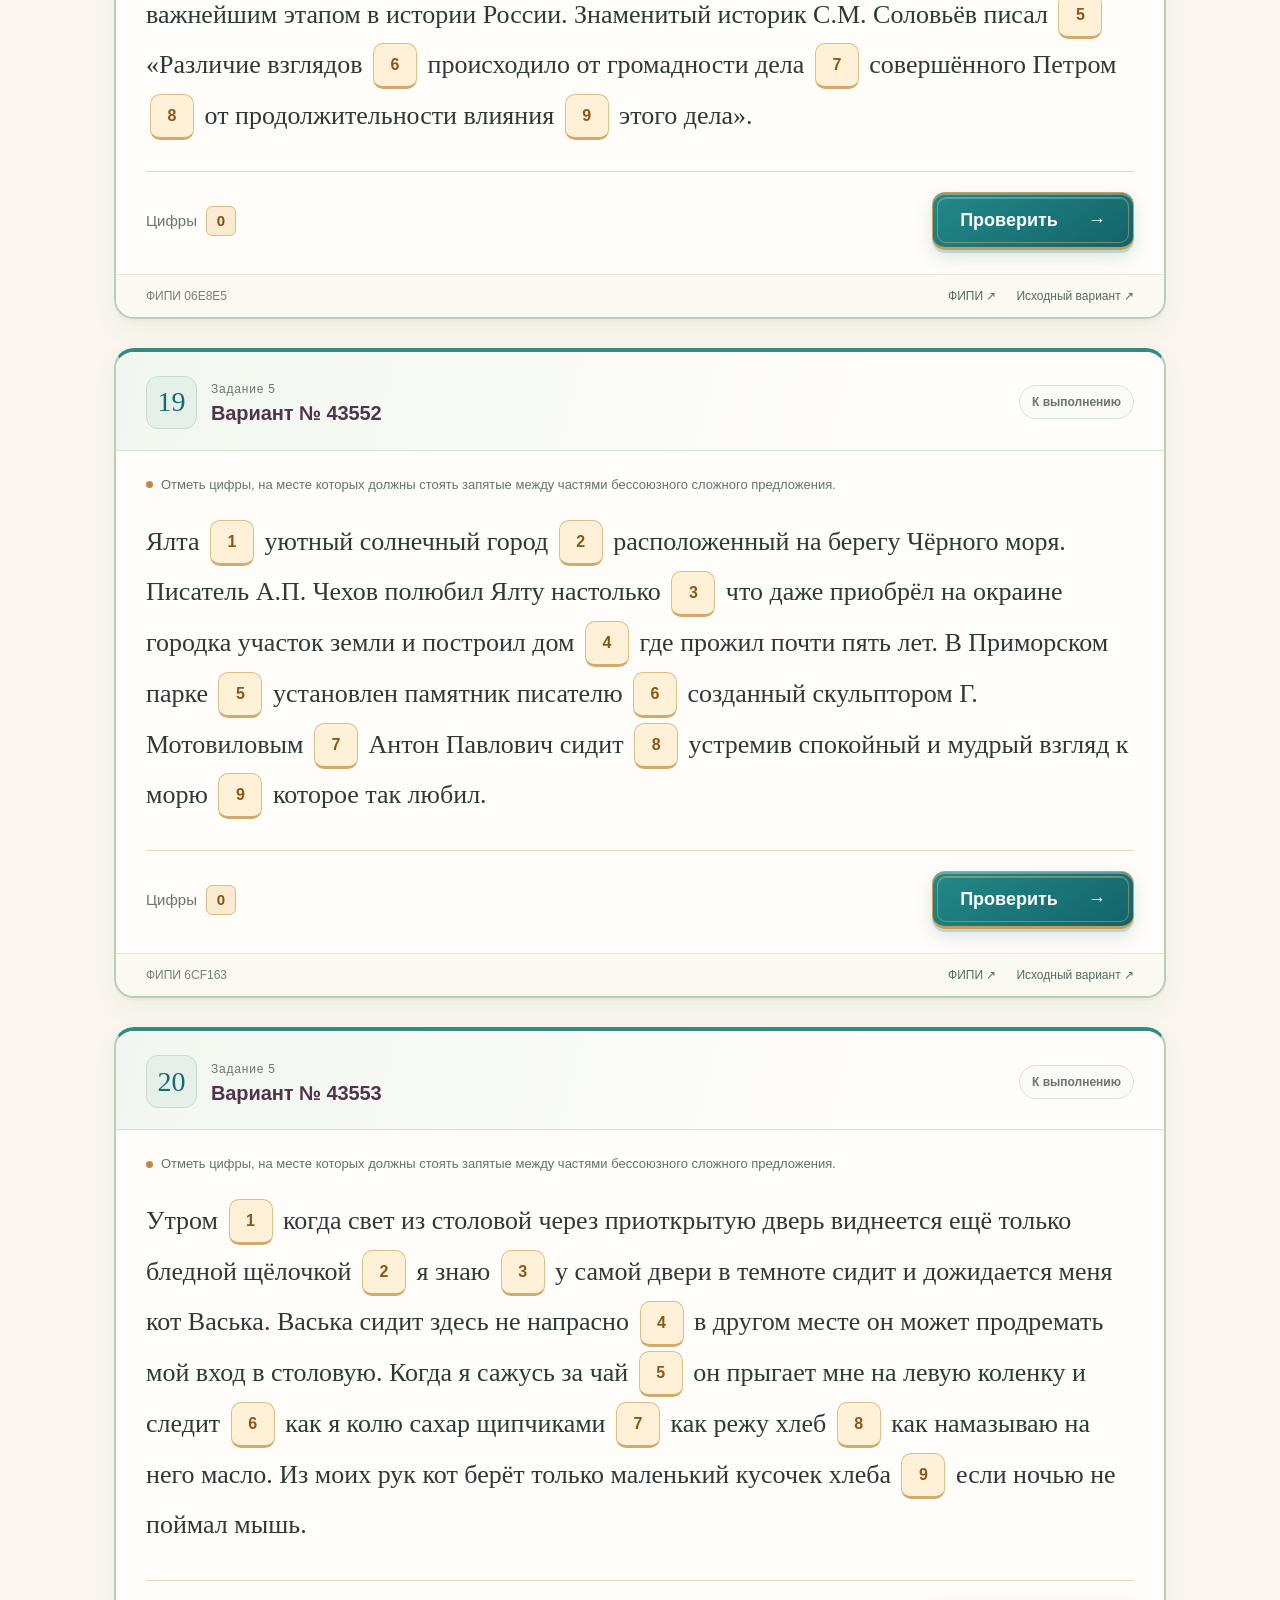
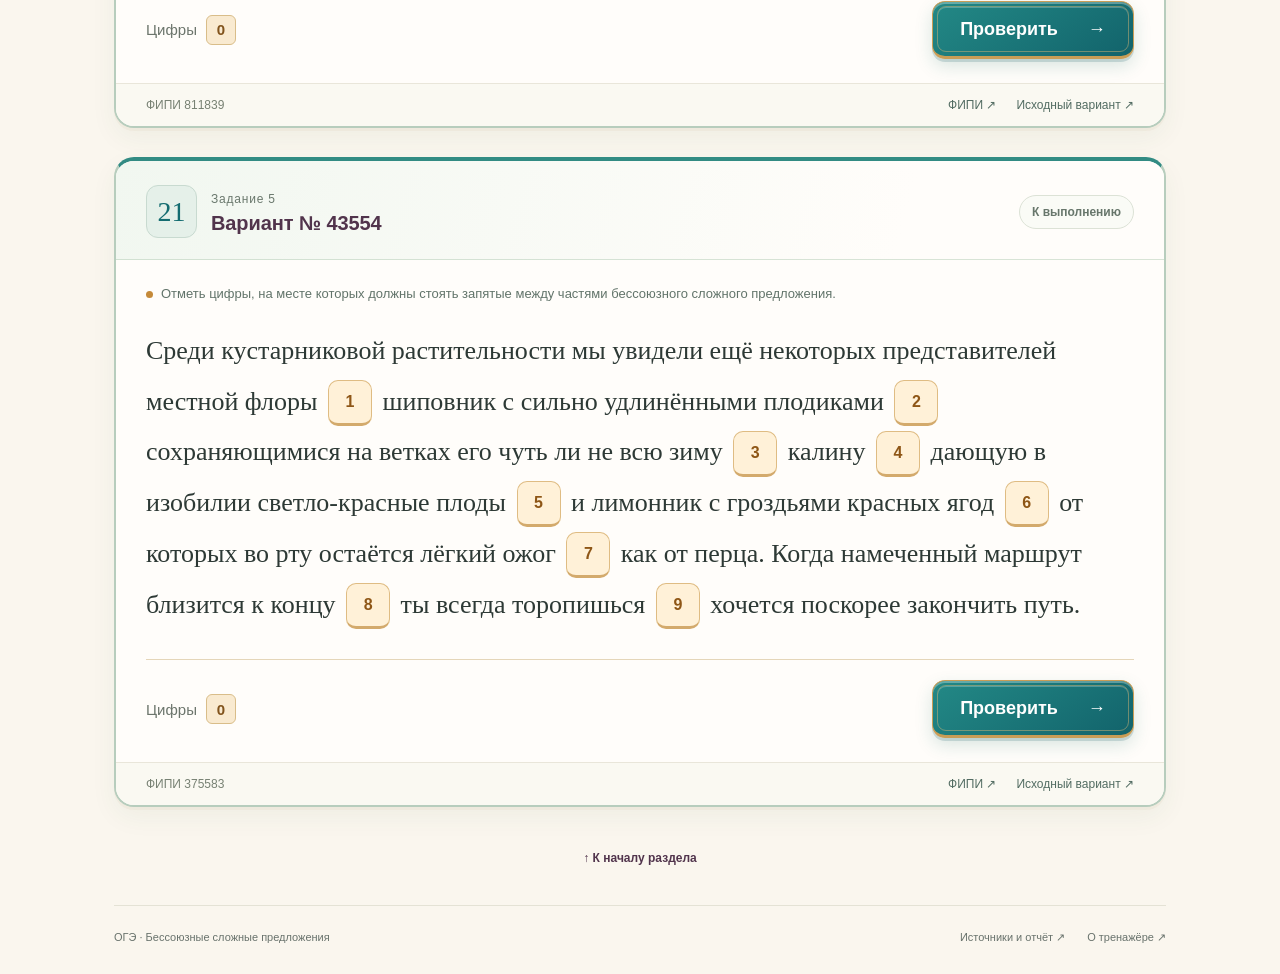
==== commit 8b85f722: "Publish BSP comma trainer" ====
--- a/topics/bsp.html
+++ b/topics/bsp.html
@@ -4,18 +4,43 @@
   <meta charset="utf-8">
   <meta name="viewport" content="width=device-width, initial-scale=1">
   <meta name="theme-color" content="#146c70">
-  <meta name="description" content="Запятые ОГЭ — выбор пунктуационной темы и интерактивные тренажёры по русскому языку.">
-  <title>БСП · Запятые ОГЭ</title>
+  <meta name="description" content="Тренажёр ОГЭ: запятые между частями бессоюзных сложных предложений. Задания 4 и 5.">
+  <title>ОГЭ · Бессоюзные сложные предложения</title>
+  <link rel="stylesheet" href="../styles.css">
   <link rel="stylesheet" href="../site.css">
   <link rel="stylesheet" href="../controls.css">
+  <link rel="stylesheet" href="../compact.css">
+  <script defer src="../trainers/bsp/data.js"></script>
+  <script defer src="../trainers/bsp/core.js"></script>
+  <script defer src="../trainers/bsp/bases.js"></script>
+  <script defer src="../trainers/bsp/app.js"></script>
+  <link rel="stylesheet" href="../trainers/bsp/styles.css">
+  <script defer src="../trainers/bsp/panel.js"></script>
 </head>
-<body class="site-page" data-page="bsp">
-  <a class="portal-skip" href="#content">К содержимому</a>
-  <header class="portal-header"><a class="portal-brand" href="../index.html" aria-label="Запятые ОГЭ — главная"><span class="portal-brand-mark" aria-hidden="true">,</span><span>Запятые ОГЭ</span></a><a class="portal-back portal-home-button" href="../index.html"><svg class="home-icon" viewBox="0 0 24 24" aria-hidden="true"><path d="M3 10.5 12 3l9 7.5M5.5 9v11h5v-6h3v6h5V9"/></svg> На главную</a></header>
-  <main class="portal-main" id="content">
-    <nav class="portal-breadcrumbs" aria-label="Хлебные крошки"><a href="../index.html">Главная</a><span aria-hidden="true">/</span><span aria-current="page">БСП</span></nav>
-    <section class="coming-soon theme-sea" aria-labelledby="topic-title"><span class="coming-ornament" aria-hidden="true">,</span><h1 id="topic-title">БСП</h1><p class="coming-status">Раздел готовится</p><div class="coming-divider" aria-hidden="true"><span></span><i>✦</i><span></span></div><div class="coming-actions"><a class="portal-back portal-home-button" href="../index.html"><svg class="home-icon" viewBox="0 0 24 24" aria-hidden="true"><path d="M3 10.5 12 3l9 7.5M5.5 9v11h5v-6h3v6h5V9"/></svg> На главную</a></div></section>
+<body data-page="bsp">
+  <a class="skip" href="#cards">К заданиям</a>
+  <header class="masthead"><div class="brand"><span class="brand-mark" aria-hidden="true">;</span><span>Русский язык<span class="brand-divider">/</span>ОГЭ</span></div><span id="save-status" role="status" class="save-status">Прогресс сохраняется автоматически</span></header>
+  <div class="control-shell"><div class="control-panel"><nav class="trainer-return" aria-label="Навигация сайта"><a class="portal-back portal-home-button" href="../index.html"><svg class="home-icon" viewBox="0 0 24 24" aria-hidden="true"><path d="M3 10.5 12 3l9 7.5M5.5 9v11h5v-6h3v6h5V9"/></svg> На главную</a><span class="trainer-breadcrumb">Запятые ОГЭ <span aria-hidden="true">/</span> Бессоюзные сложные предложения</span></nav>
+    <nav id="sections" class="sections" aria-label="Разделы"><button data-task="5" class="section active" aria-current="page">Задание 5 <span id="count-5" class="count">21</span></button><button data-task="4" class="section">Задание 4 <span id="count-4" class="count">5</span></button></nav>
+    <div class="compact-progress"><div><span>Пройдено</span><strong id="done-total">0 / 26</strong></div><progress id="progress" value="0" max="26" aria-label="Пройдено вариантов"></progress></div>
+    <details class="actions-menu" id="actions-menu" open><summary class="actions-toggle" id="actions-toggle" aria-controls="panel-command-list" aria-expanded="true">Действия <svg class="actions-chevron" viewBox="0 0 16 16" aria-hidden="true"><path d="m4 6 4 4 4-4"/></svg></summary><div class="panel-actions" id="panel-command-list"><button id="resume" class="button quiet continue-button"><span id="resume-label">Продолжить</span><svg class="continue-icon" viewBox="0 0 20 20" aria-hidden="true"><path d="M3 10h13m-5-5 5 5-5 5"/></svg></button><button id="journal-open" class="button quiet">Журнал <span id="error-count" class="count coral-count">0</span></button><button id="repeat-errors" class="button quiet">Повторить ошибки</button><button id="reset" class="button quiet reset-button" aria-label="Сбросить прохождение">Сброс</button></div></details>
+  </div></div>
+  <main id="main">
+    <div class="page-heading"><div><span class="eyebrow">БЕССОЮЗНЫЕ СЛОЖНЫЕ ПРЕДЛОЖЕНИЯ</span><h1><span>Бессоюзные сложные предложения</span></h1><p>Отметь цифры, на месте которых должны стоять запятые между частями бессоюзного сложного предложения.</p></div></div>
+    <p id="resume-status" class="resume-status" role="status" tabindex="-1" hidden>Все варианты пройдены</p>
+    <div class="practice-guide"><span class="guide-item"><span class="position-example">1</span> границы частей БСП</span><span class="guide-hint">Повторное нажатие отменяет выбор</span></div>
+    <p id="migration-note" class="migration-note" hidden></p>
+    <p class="method-note">Если подходящих позиций нет, оставь цифры невыбранными.</p>
+    <section class="feed" aria-labelledby="section-title">
+      <div class="feed-heading"><div><span class="eyebrow" id="section-kicker">ПУНКТУАЦИОННЫЕ ПРАВИЛА</span><h2 id="section-title">Задание 5</h2></div><dl class="scores"><div><dt>Запятые</dt><dd id="comma-score">0 / 0</dd></div><div class="scores-caption">вариантов верно / проверено</div></dl></div>
+      <div class="toolbar"><div class="filters" role="group" aria-label="Фильтр карточек"><button data-filter="all" class="filter active" aria-pressed="true">Все варианты</button><button data-filter="pending" class="filter" aria-pressed="false">Не завершены</button><button data-filter="mistakes" class="filter" aria-pressed="false">С ошибками</button></div><label class="search"><span aria-hidden="true">⌕</span><input id="search" type="search" placeholder="Текст или номер варианта" aria-label="Поиск по тексту или номеру варианта"></label></div>
+      <div class="feed-caption"><span id="feed-count" role="status"></span><span id="section-description">Один вариант — одна карточка</span></div>
+      <div id="cards" tabindex="-1"><p>Загрузка заданий…</p></div><button id="back-top" class="button quiet back-top">↑ К началу раздела</button>
+    </section>
+    <footer class="footer"><span>ОГЭ · Бессоюзные сложные предложения</span><div><a href="../BSP-REPORT.md" target="_blank" rel="noopener">Источники и отчёт ↗</a><a href="../README.md" target="_blank" rel="noopener">О тренажёре ↗</a></div></footer>
   </main>
-  <footer class="portal-footer"><span>Запятые ОГЭ</span><a href="../README.md">О сайте и источниках ↗</a></footer>
+  <dialog id="journal" aria-labelledby="journal-title"><div class="dialog-head"><div><span class="eyebrow">ИСТОРИЯ ПРАКТИКИ</span><h2 id="journal-title">Журнал ошибок</h2></div><button id="journal-close" class="icon-button" aria-label="Закрыть журнал">×</button></div><p class="muted">Лишний выбор и пропуски сохраняются с контекстом. История остаётся после исправления.</p><div class="journal-tools"><button id="retry-all" class="button primary">Повторить ошибки</button><button id="export-journal" class="button secondary">Скачать журнал</button></div><div id="journal-list"></div></dialog>
+  <dialog id="reset-dialog" aria-labelledby="reset-title"><h2 id="reset-title">Начать заново?</h2><p>Выбранные ответы, результаты и журнал текущего прохождения будут очищены.</p><div class="dialog-actions"><button id="reset-cancel" class="button secondary">Отмена</button><button id="reset-confirm" class="button danger">Начать заново</button></div></dialog>
+  <noscript>Для работы тренажёра включите JavaScript. Подключение к интернету не требуется.</noscript>
 </body>
 </html>
--- a/styles.css
+++ b/styles.css
@@ -0,0 +1,9 @@
+:root{--cream:#faf6ee;--paper:#fffdfa;--ink:#263c3b;--muted:#68726c;--plum:#51344c;--teal:#146c70;--sea:#0d5156;--teal-pale:#e4f1ed;--amber:#a45e16;--honey:#f6cc86;--honey-pale:#fff2d8;--coral:#ae443c;--coral-pale:#fff0e9;--emerald:#176444;--emerald-pale:#e4f3e9;--line:#e4e2d5;--radius:20px;color:var(--ink);background:var(--cream);font-family:"Segoe UI",Arial,sans-serif;font-synthesis:none}
+*{box-sizing:border-box}body{margin:0}button,input{font:inherit;color:inherit}button{cursor:pointer}button,a,input,summary{-webkit-tap-highlight-color:transparent}button:disabled{cursor:default}a{color:var(--sea);text-underline-offset:4px}button:focus-visible,a:focus-visible,summary:focus-visible,input:focus-visible,[tabindex]:focus-visible{outline:3px solid #9d6b28;outline-offset:4px}h1,h2,h3,h4,p{margin-top:0}p{line-height:1.65}h1,h2{color:var(--plum);font-family:Georgia,"Times New Roman",serif;font-weight:500}h1{font-size:58px;letter-spacing:-2px;margin:11px 0 16px;line-height:1.08}h1>span{color:var(--teal)}h2{font-size:34px;letter-spacing:-.6px;margin:7px 0 0}.eyebrow{font-size:10px;letter-spacing:1.7px;font-weight:700;color:var(--muted)}.muted{color:var(--muted)}.small{font-size:12px}.masthead{max-width:1220px;margin:auto;padding:24px 34px;display:flex;justify-content:space-between;align-items:center;gap:16px}.brand{display:flex;align-items:center;gap:11px;color:var(--plum);font-weight:600;font-size:14px;letter-spacing:.2px}.brand-mark{display:grid;place-items:center;background:var(--teal);width:35px;height:39px;border-radius:13px 13px 13px 4px;color:var(--honey);font-family:Georgia,serif;font-size:34px;line-height:1;padding-bottom:8px}.brand-divider{margin:0 12px;color:#b79d83;font-weight:400}.save-status{font-size:11px;color:var(--muted);display:flex;align-items:center;gap:7px}.save-status:before{content:"";width:6px;height:6px;border-radius:50%;background:#42816a;flex-shrink:0}.save-status.storage-error{color:var(--coral)}.save-status.storage-error:before{background:var(--coral)}.control-shell{position:sticky;top:0;z-index:5;background:var(--cream);padding:0 22px 7px}.control-panel{max-width:1176px;margin:auto;background:var(--paper);border:1px solid #dedfd3;border-radius:15px;padding:9px 12px;display:flex;align-items:center;justify-content:space-between;gap:24px;box-shadow:0 5px 22px #49351c07}.sections{display:flex;gap:5px;background:#f1f0e7;padding:4px;border-radius:10px;flex-shrink:0}.section{display:flex;align-items:center;gap:10px;background:transparent;border:0;border-radius:7px;padding:9px 13px;font-size:13px;font-weight:650;min-height:43px}.section.active{background:var(--teal);color:white;box-shadow:0 2px 6px #0d515620}.count{display:inline-flex;align-items:center;justify-content:center;min-width:22px;min-height:22px;padding:2px 6px;border-radius:5px;background:#e5e8df;color:#53645f;font-size:10px;font-weight:700;line-height:1.3}.active>.count{background:#ffffff25;color:white}.compact-progress{flex:1;max-width:205px;min-width:110px}.compact-progress>div{display:flex;justify-content:space-between;align-items:center;font-size:11px;color:var(--muted);margin-bottom:8px;gap:10px}.compact-progress strong{font-size:12px;color:var(--plum)}progress{display:block;width:100%;height:5px;border:0;border-radius:8px;overflow:hidden;accent-color:var(--teal);background:var(--line)}progress::-webkit-progress-bar{background:var(--line)}progress::-webkit-progress-value{background:var(--teal);border-radius:8px}progress::-moz-progress-bar{background:var(--teal)}.panel-actions{display:flex;align-items:center;gap:5px;flex-shrink:0}.button{display:inline-flex;justify-content:center;align-items:center;gap:12px;border:1px solid transparent;border-radius:9px;padding:11px 18px;font-size:13px;font-weight:650;line-height:1.5;min-height:44px;text-decoration:none}.button:disabled{opacity:.55}.primary{background:var(--teal);color:#fff;box-shadow:0 3px 0 #0d51561c}.primary:not(:disabled):hover{background:var(--sea)}.secondary{background:var(--paper);border-color:#bfcfc4;color:var(--sea)}.secondary:hover{background:var(--teal-pale)}.quiet{background:transparent;font-size:12px;padding:9px 11px;color:var(--plum);box-shadow:none}.quiet:not(:disabled):hover{background:#f3ede3}.reset-button{color:var(--muted);border-left-color:var(--line);border-radius:0 7px 7px 0;margin-left:5px;padding-left:16px}.coral-count{color:var(--coral);background:#f9e7dc}.danger{background:var(--coral);color:white}main{max-width:1120px;margin:auto;padding:44px 34px 0;min-width:0}.page-heading{display:flex;align-items:center;justify-content:space-between;gap:25px}.page-heading p{max-width:590px;font-size:15px;color:#626d66;margin-bottom:0;line-height:1.7}.resume-button{flex-shrink:0;min-width:154px;align-self:center;margin-top:19px;padding:13px 22px}.resume-button>span{font-size:18px;color:var(--honey)}.practice-guide{display:flex;align-items:center;gap:25px;padding:20px 23px;margin:29px 0 39px;border:1px solid #e7decb;background:#f6f0e3;border-radius:12px}.guide-item{display:flex;align-items:center;gap:9px;font-size:12px;line-height:1.5}.word-example{font-weight:600;background:#cbe8e2;color:#115658;border-bottom:2px solid #318c86;border-radius:5px;padding:4px 7px}.position-example{display:grid;place-items:center;min-width:29px;height:29px;font-weight:700;font-size:12px;border-radius:8px;background:var(--honey);border:1px solid #ce9549;color:#663b12}.guide-hint{margin-left:auto;font-size:11px;color:#786c5a;max-width:160px;line-height:1.6}.migration-note{font-size:13px;padding:16px 20px;border:1px solid #bad3c8;border-left:4px solid var(--teal);background:var(--teal-pale);border-radius:9px;margin-top:-20px;margin-bottom:28px}.feed-heading{display:flex;align-items:center;justify-content:space-between;gap:20px;margin-bottom:23px}.scores{margin:0;display:grid;grid-template-columns:auto auto;gap:8px 27px;font-size:11px}.scores>div:not(.scores-caption){display:flex;align-items:center;gap:11px}.scores dd{font-weight:700;font-size:14px;color:var(--plum);margin:0}.scores dt{color:var(--muted)}.scores-caption{grid-column:1/-1;text-align:right;color:var(--muted);font-size:10px}.toolbar{display:flex;align-items:center;justify-content:space-between;gap:15px;padding:15px 0;border-top:1px solid #dedfd3;border-bottom:1px solid #dedfd3}.filters{display:flex;gap:6px}.filter{border:1px solid transparent;border-radius:8px;padding:9px 13px;min-height:40px;background:transparent;font-size:12px;color:#596963;white-space:nowrap}.filter:hover{background:#f1ede4}.filter.active{color:var(--sea);border-color:#c4d6ca;background:#e5efe5;font-weight:650}.search{display:flex;gap:8px;align-items:center;background:var(--paper);border:1px solid var(--line);border-radius:8px;padding:5px 11px;width:260px}.search>span{font-size:24px;color:var(--teal);line-height:1}.search input{width:100%;min-width:0;background:transparent;border:0;font-size:12px;line-height:1.5;padding:6px 0}.search input::placeholder{color:#777a70}.feed-caption{display:flex;justify-content:space-between;gap:15px;margin:18px 0 17px;color:var(--muted);font-size:11px}.card{background:var(--paper);border:1px solid #cddbd1;border-top:3px solid #5b9e98;border-radius:var(--radius);box-shadow:0 8px 24px #2c493509,0 2px 3px #2c493503;overflow:hidden;margin-bottom:29px;scroll-margin-top:105px}.card.task-4{border-top-color:#cb9a59}.card-head{display:flex;align-items:center;justify-content:space-between;gap:16px;padding:24px 30px 21px;background:linear-gradient(105deg,#f1f7f0 0%,#fffdfa 75%);border-bottom:1px solid #e5e9dc}.card-identity{display:flex;align-items:center;gap:14px}.card-number{display:grid;place-items:center;width:45px;height:48px;border:1px solid #c8dad0;border-radius:12px;color:var(--teal);background:#e5f0e9;font:500 24px Georgia,serif;font-variant-numeric:tabular-nums}.task-4 .card-number{color:#9b6422;border-color:#e1ccaa;background:#fbefd9}.card-kicker{font-size:10px;letter-spacing:.8px;color:#6a786d}.card-identity h3{font-size:16px;font-weight:650;color:var(--plum);margin:5px 0 0;letter-spacing:-.1px}.card-status{font-size:10px;line-height:1.5;font-weight:600;color:#67766b;border:1px solid #dce2d6;border-radius:20px;padding:5px 11px;background:#fafbf6;white-space:nowrap}.card-status.success{color:var(--emerald);background:var(--emerald-pale);border-color:#bcd8c4}.card-status.error{color:var(--coral);background:var(--coral-pale);border-color:#e4bfb0}.card-body{padding:23px 30px 24px}.card-prompt{display:flex;align-items:center;flex-wrap:wrap;gap:8px;font-size:11px;color:#62746a;margin-bottom:21px;line-height:1.8}.teal-dot,.amber-dot{width:7px;height:7px;border-radius:50%;background:var(--teal);display:inline-block;flex-shrink:0}.amber-dot{background:#c58a39}.prompt-plus{font-size:14px;color:#b89a73;padding:0 6px}.source-block{display:flex;gap:13px;scroll-margin-top:115px}.source-block+.source-block{margin-top:24px;padding-top:24px;border-top:1px solid #efeadf}.sentence-number{font-family:Georgia,serif;font-size:19px;color:#886779;min-width:22px;line-height:2.55}.sentence{font-family:Georgia,"Times New Roman",serif;font-size:23px;line-height:2.06;margin:0;overflow-wrap:anywhere;color:#2d3935;min-width:0;white-space:pre-wrap}.word{display:inline;font:inherit;line-height:1.45;color:inherit;border:0;border-radius:4px;background:transparent;padding:4px 0;margin:0;box-decoration-break:clone;-webkit-box-decoration-break:clone;touch-action:manipulation}.word:not(:disabled):hover{background:#e3f1eb;box-shadow:0 0 0 2px #e3f1eb}.word.selected{background:#bfe4df;color:#075657;box-shadow:0 2px 0 #358c85,0 0 0 2px #bfe4df}.position{display:inline-flex;align-items:center;justify-content:center;font:700 14px "Segoe UI",Arial,sans-serif;line-height:1;min-width:38px;height:39px;margin:0 4px;vertical-align:middle;position:relative;top:-1px;background:#fff1d8;color:#8e5616;border:1px solid #dfbc83;border-bottom:3px solid #d3aa6c;border-radius:10px;touch-action:manipulation;white-space:normal}.position:not(:disabled):hover{background:#f9dfb1;border-color:#bf8b3b}.position.selected{color:#633a11;background:var(--honey);border-color:#b57b2e;border-bottom-color:#976222;box-shadow:0 0 0 2px #f6cc8645}.word.correct,.position.correct{color:#125c42;background:#cce9d9;border-color:#4a9170;box-shadow:inset 0 -2px #3e8a69}.word.incorrect,.position.incorrect{background:#fbd7ca;color:#842c27;border-color:#bf6d59;box-shadow:inset 0 -2px #b34a3d}.word.missed,.position.missed{color:#115c4d;background:#ebf5ed;outline:2px dashed #2a8068;outline-offset:2px}.word:disabled,.position:disabled{cursor:default;opacity:1}.card-actions{display:flex;align-items:center;justify-content:space-between;gap:18px;margin-top:29px;padding-top:20px;border-top:1px solid #eee7d8}.selection-caption{display:flex;gap:18px;align-items:center;color:#6c756c;font-size:11px}.selection-caption>span{display:flex;gap:7px;align-items:center}.selection-caption strong{font-size:11px;font-weight:650;display:inline-flex;justify-content:center;align-items:center;min-width:23px;height:23px;border-radius:6px;color:#81531c;background:#f9ead0}.selection-caption>span+span strong{background:#dfede7;color:var(--teal)}.check-button{min-width:168px;gap:25px;padding:12px 21px}.check-button:disabled{opacity:1;background:#e8efe8;color:#507262;box-shadow:none;border-color:#d7e2d8}.feedback{margin-top:24px}.feedback:focus{outline:none}.feedback-legend{display:flex;gap:20px;flex-wrap:wrap;font-size:10px;margin:0 0 12px;color:var(--muted)}.legend-correct{color:var(--emerald)}.legend-error{color:var(--coral)}.legend-missed{color:var(--teal)}.results-grid{display:grid;grid-template-columns:minmax(0,1fr) minmax(0,1fr);gap:14px;align-items:start}.result-panel{border:1px solid #c8ddcd;border-radius:12px;padding:18px;background:#f3f8f1;min-width:0}.result-panel.has-errors{border-color:#e7c4b1;background:#fff8f0}.result-heading{display:flex;align-items:flex-start;justify-content:space-between;gap:10px;padding-bottom:13px;border-bottom:1px solid #dce4d6}.result-heading h3{font-size:13px;line-height:1.5;color:var(--plum);margin:0}.result-badge{white-space:nowrap;font-size:10px;color:var(--emerald);font-weight:650}.has-errors .result-badge{color:var(--coral)}.member-result{padding-top:15px;overflow-wrap:anywhere}.member-result+.member-result{margin-top:17px;border-top:1px solid #e7e1d1}.member-result h4{font-size:11px;color:var(--plum);margin-bottom:10px}.answer-lines{font-size:11px;margin:0;line-height:1.8}.answer-lines>div{display:grid;grid-template-columns:108px minmax(0,1fr);gap:7px;margin:4px 0}.answer-lines dt{color:#70756b}.answer-lines dd{margin:0;font-weight:600}.answer-correct dd{color:var(--emerald)}.answer-error dd{color:var(--coral)}.answer-missing dd{color:var(--teal)}.expected-answer{font-size:11px;margin:12px 0 0}.analysis{font-size:12px;line-height:1.8;margin-top:13px}.analysis summary{color:var(--sea);font-weight:600;cursor:pointer;text-decoration:underline;text-decoration-color:#bbcec1;text-underline-offset:4px}.analysis p{line-height:1.8;margin:12px 0 0}.analysis ul{padding-left:18px;margin:12px 0 0}.analysis li+li{margin-top:7px}.retry-button{margin-top:17px;font-size:12px}.card-footer{display:flex;justify-content:space-between;align-items:center;gap:15px;padding:14px 30px;border-top:1px solid #e9e6da;background:#faf9f2;font-size:10px;color:#778173}.card-footer>div{display:flex;gap:20px}.card-footer a{color:#526c62;text-decoration:none}.card-footer a:hover{text-decoration:underline}.review{padding:13px 30px;border-top:1px solid #e8dec9;background:#fff8e9;font-size:11px;line-height:1.8;color:#796131}.review summary{cursor:pointer}.review p{margin:10px 0 0}.partial-note{background:#e9f2ec;color:#356052;border-radius:7px;padding:10px 13px;font-size:12px;margin-bottom:18px}.empty{border:1px dashed #c9d7c9;border-radius:18px;text-align:center;padding:55px 20px;background:#fffaf2}.empty>span{display:block;font-size:35px;color:var(--teal);margin-bottom:18px}.empty h3{font-family:Georgia,serif;font-weight:500;font-size:25px;color:var(--plum)}.empty p{color:var(--muted);font-size:13px}.back-top{display:flex;margin:0 auto 25px}.footer{padding:25px 0 30px;border-top:1px solid var(--line);display:flex;justify-content:space-between;gap:20px;font-size:11px;color:var(--muted)}.footer>div{display:flex;gap:22px}.footer a{color:var(--muted);text-decoration:none}.footer a:hover{color:var(--teal)}dialog{max-width:880px;width:calc(100% - 32px);max-height:87vh;border:1px solid #d6d9c9;border-radius:20px;background:var(--paper);color:var(--ink);box-shadow:0 24px 90px #2f25203b;padding:30px}dialog::backdrop{background:#312f2d80}dialog h2{font-size:30px}dialog>p{font-size:13px}.dialog-head{display:flex;justify-content:space-between;gap:20px;align-items:flex-start;margin-bottom:20px}.icon-button{width:38px;height:38px;display:grid;place-items:center;border:1px solid var(--line);background:#f4f0e7;color:var(--plum);border-radius:50%;font-size:25px;flex-shrink:0}.journal-tools,.dialog-actions{display:flex;gap:12px;margin:20px 0;flex-wrap:wrap}.journal-entry{padding:22px 0;border-top:1px solid var(--line);font-size:12px;line-height:1.7}.journal-entry-heading{display:flex;justify-content:space-between;gap:16px;margin-bottom:10px}.journal-entry h3{font-size:14px;color:var(--plum);margin:0}.journal-entry .eyebrow{font-size:9px;letter-spacing:1px}.journal-entry time{display:block;margin-top:5px}.journal-entry blockquote{font-family:Georgia,serif;font-size:17px;line-height:1.85;margin:17px 0;padding:11px 16px;border-left:3px solid #d7a15e;background:#f9f4e8;border-radius:0 8px 8px 0;white-space:pre-wrap}.journal-entry p{margin:6px 0}.journal-error{color:var(--coral)}.resolved{color:var(--emerald);font-weight:650;font-size:10px;white-space:nowrap}.journal-entry .button{margin-top:15px;font-size:12px}#reset-dialog{max-width:455px;padding:30px}.skip{position:absolute;left:15px;top:-100px;z-index:10;padding:14px;background:var(--paper);color:var(--sea);border-radius:8px}.skip:focus{top:10px}#cards:focus{outline:none}[hidden]{display:none!important}
+@media(min-width:1500px){main{padding-top:51px}.page-heading{margin-bottom:4px}.sentence{font-size:24px}}
+@media(max-width:1050px){.control-panel{gap:15px}.compact-progress{max-width:150px}.panel-actions{gap:0}.quiet{padding:9px 8px;font-size:11px}.section{padding:8px 10px;font-size:12px}.sections{gap:2px}.reset-button{padding-left:11px;margin-left:2px}.practice-guide{gap:17px}.guide-hint{max-width:125px}.card-body{padding:23px 26px}.card-head{padding:23px 26px}.card-footer{padding:14px 26px}}
+@media(max-width:800px){.masthead{padding:20px 22px}.control-shell{padding:0 14px 7px}.control-panel{flex-wrap:wrap;gap:9px 18px;padding:9px 10px}.sections{flex:1;max-width:340px}.section{flex:1;justify-content:center}.compact-progress{max-width:210px;flex:1}.panel-actions{width:100%;justify-content:flex-end;border-top:1px solid #ede8dc;padding-top:5px;gap:12px}.panel-actions .quiet{padding:5px 10px;min-height:36px;font-size:12px}.panel-actions .reset-button{padding-left:17px}main{padding:32px 23px 0}.page-heading{gap:15px}h1{font-size:49px}.page-heading p{font-size:14px;max-width:430px}.resume-button{min-width:133px;padding:12px 16px}.practice-guide{flex-wrap:wrap;padding:15px 18px;gap:14px 22px;margin:25px 0 32px}.guide-hint{max-width:none;flex-basis:100%;margin:0;font-size:10px}.toolbar{flex-wrap:wrap;gap:12px}.search{width:100%}.feed-heading{align-items:center}.scores{gap:7px 13px;font-size:10px}.scores dd{font-size:13px}.card,.source-block{scroll-margin-top:165px}.card-prompt{font-size:10px;gap:6px}.card-prompt .prompt-plus{padding:0 3px}.sentence{font-size:22px}.source-block{gap:10px}.sentence-number{min-width:19px}.results-grid{grid-template-columns:minmax(0,1fr)}.result-heading h3{font-size:14px}.answer-lines{font-size:12px}.answer-lines>div{grid-template-columns:120px minmax(0,1fr)}.expected-answer{font-size:12px}}
+@media(max-width:520px){.masthead{padding:16px}.brand{font-size:12px;gap:9px}.brand-mark{width:29px;height:33px;font-size:28px;border-radius:10px 10px 10px 3px}.brand-divider{margin:0 8px}.save-status{font-size:9px;max-width:137px;line-height:1.6}.control-shell{padding:0 9px 5px}.control-panel{border-radius:12px;gap:9px 10px;padding:7px}.sections{flex:none;width:calc(100% - 100px);max-width:none;min-width:0;padding:3px}.section{min-height:39px;padding:8px 7px;font-size:11px;gap:6px}.count{min-width:19px;min-height:20px;font-size:9px;padding:2px 4px}.compact-progress{min-width:80px;max-width:none}.compact-progress>div{font-size:9px;gap:3px;flex-direction:column;align-items:flex-end;margin-bottom:6px}.compact-progress strong{font-size:11px}.panel-actions{justify-content:space-between;padding:3px 2px 0;gap:0}.panel-actions .quiet{font-size:10px;min-height:35px;padding:5px 8px}.panel-actions .reset-button{padding-left:12px}main{padding:28px 13px 0}.eyebrow{font-size:9px;letter-spacing:1.15px}.page-heading{flex-wrap:wrap;gap:15px}h1{font-size:44px;letter-spacing:-1.5px;margin:12px 0 12px}.page-heading p{font-size:13px;max-width:none}.resume-button{margin:0;min-width:0;font-size:12px;padding:9px 16px;min-height:42px}.practice-guide{padding:14px 13px;gap:12px;margin:23px 0 28px}.guide-item{font-size:10px;gap:7px}.guide-hint{font-size:9px}.word-example{padding:3px 6px}.position-example{min-width:25px;height:27px;font-size:11px}.feed-heading{gap:12px;margin-bottom:17px;align-items:flex-start}h2{font-size:28px;margin-top:6px}.scores{display:flex;flex-direction:column;gap:5px;font-size:9px;max-width:155px}.scores>div:not(.scores-caption){justify-content:space-between;gap:11px}.scores-caption{font-size:8px;text-align:right;margin-top:2px}.scores dd{font-size:12px}.toolbar{padding:12px 0;gap:12px}.filters{width:100%;justify-content:space-between;gap:3px}.filter{font-size:10px;padding:8px 10px;min-height:38px}.search input{font-size:11px}.feed-caption{font-size:9px;line-height:1.5;gap:10px;margin:15px 0}.feed-caption>span+span{text-align:right;max-width:160px}.card{border-radius:16px;margin-bottom:23px}.card-head{padding:18px 16px;gap:9px}.card-number{width:36px;height:41px;font-size:21px;border-radius:10px}.card-identity{gap:10px}.card-kicker{font-size:8px;letter-spacing:.5px}.card-identity h3{font-size:13px;line-height:1.6;margin-top:2px}.card-status{font-size:8px;padding:4px 7px;max-width:105px;text-align:center;white-space:normal}.card-body{padding:17px 16px 20px}.card-prompt{display:block;font-size:10px;line-height:2.2;margin-bottom:17px}.card-prompt .teal-dot,.card-prompt .amber-dot{margin:0 5px 0 0;width:6px;height:6px;vertical-align:middle}.card-prompt .prompt-plus{padding:0 5px}.sentence{font-size:21px;line-height:2.2}.word{padding:6px 0}.position{min-width:39px;height:41px;margin:0 3px;font-size:13px;border-radius:9px}.source-block{gap:6px}.sentence-number{min-width:17px;font-size:17px;line-height:2.8}.source-block+.source-block{margin-top:21px;padding-top:21px}.card-actions{gap:12px;margin-top:23px;padding-top:16px}.selection-caption{gap:11px;font-size:10px}.selection-caption>span{gap:5px}.selection-caption strong{min-width:20px;height:22px;font-size:10px}.check-button{min-width:122px;gap:14px;font-size:12px;padding:11px 14px}.card-footer{padding:13px 16px;font-size:9px;gap:10px}.card-footer>div{gap:12px}.review{padding:12px 16px;font-size:10px}.feedback-legend{font-size:9px;gap:15px}.result-panel{padding:15px 13px}.result-heading h3{font-size:12px}.result-badge{font-size:9px}.answer-lines{font-size:11px}.answer-lines>div{grid-template-columns:103px minmax(0,1fr)}.expected-answer{font-size:11px}.retry-button{font-size:11px;min-height:43px}.footer{flex-direction:column;gap:15px;font-size:10px}.footer>div{gap:20px}dialog{padding:23px 18px;border-radius:17px;max-height:90vh}dialog h2{font-size:27px}.journal-tools .button{width:100%}.journal-entry-heading{align-items:flex-start}.journal-entry h3{font-size:12px}.journal-entry blockquote{font-size:16px;padding:10px 13px}.journal-entry{font-size:11px}#reset-dialog{padding:25px 20px}.dialog-actions{gap:9px}.dialog-actions .button{font-size:12px;padding:10px 13px}.migration-note{font-size:11px;padding:13px 15px;margin-top:-10px}.partial-note{font-size:11px}.empty{padding:40px 15px}.empty h3{font-size:22px}.empty p{font-size:12px}}
+@media(max-width:350px){.section{font-size:10px;padding:7px 5px}.section>.count{display:none}.guide-item{font-size:9px}.position{min-width:36px;height:40px}.check-button{min-width:108px}.card-body{padding-left:13px;padding-right:13px}.card-status{max-width:85px}.card-identity h3{font-size:12px}.selection-caption{gap:8px}}
+@media(max-width:520px){.word{padding-top:7px;padding-bottom:7px}.position{min-width:44px;height:44px}}
+@media(prefers-reduced-motion:reduce){*{scroll-behavior:auto!important}}
--- a/compact.css
+++ b/compact.css
@@ -0,0 +1,62 @@
+/* Only control placement and spacing change here. Approved decoration and type sizes are inherited. */
+:root{--trainer-controls-height:124px}
+body[data-page="spp"] .masthead{padding:6px 24px;gap:12px}
+body[data-page="spp"] .masthead .brand-mark{width:29px;height:31px;font-size:28px}
+body[data-page="spp"] .masthead .save-status{line-height:1.3}
+.control-shell{padding:0 14px 5px;box-sizing:border-box}
+.control-panel{display:grid;grid-template-columns:max-content max-content minmax(146px,180px);grid-template-areas:"home sections progress" "actions actions actions";justify-content:start;align-items:center;gap:6px 12px;width:max-content;max-width:100%;min-width:0;margin:0 auto;padding:6px 9px;border-radius:16px}
+.control-panel>.trainer-return{grid-area:home;display:flex;justify-content:flex-start;gap:0;width:max-content;max-width:100%;padding:0;margin:0}
+.control-panel .trainer-breadcrumb{display:none}
+.control-panel .sections{grid-area:sections;display:flex;gap:8px;width:max-content;max-width:100%;padding:0;margin:0}
+.control-panel .section{flex:none;width:auto;min-width:0;min-height:46px;height:46px;padding:6px 10px;gap:8px}
+.control-panel .section .count{min-width:26px;min-height:26px;padding:3px 5px}
+.control-panel .trainer-return .portal-back{min-width:0;min-height:46px;height:46px;padding:6px 13px;gap:8px}
+.control-panel .compact-progress{grid-area:progress;display:block;width:100%;max-width:180px;min-width:0;margin:0;align-self:center}
+.control-panel .compact-progress>div{flex-direction:row;gap:8px;margin:0 0 5px;align-items:center}
+.control-panel .compact-progress progress{height:7px;margin:0}
+.actions-menu{grid-area:actions;position:relative;min-width:0;width:max-content;max-width:100%;justify-self:start}
+.actions-toggle{display:none;position:relative;isolation:isolate;align-items:center;justify-content:center;gap:8px;box-sizing:border-box;min-height:46px;height:46px;width:max-content;padding:6px 11px;cursor:pointer;list-style:none;border:1px solid #c99543;border-bottom-width:3px;border-radius:13px;background:linear-gradient(145deg,#fff3e5,#eadde4);color:#64425e;font:700 17px/1.45 "Segoe UI",Arial,sans-serif;box-shadow:inset 0 1px #ffffffba,0 3px 0 #80644d19,0 6px 13px #5c354c0d;transform:translateY(0);transition:transform 200ms ease,box-shadow 200ms ease,border-color 200ms ease}
+.actions-toggle:before{content:"";position:absolute;inset:4px;border:1px solid #dcb77578;border-radius:9px;pointer-events:none;z-index:-1;box-shadow:inset 0 1px #ffffff3d}
+.actions-toggle::-webkit-details-marker{display:none}.actions-toggle::marker{content:""}
+.actions-toggle:hover,.actions-toggle:focus-visible{transform:translateY(-2px);border-color:#dca63d;box-shadow:inset 0 1px #ffffffa6,0 0 0 3px #bda15c26,0 8px 18px #26685a2b}
+.actions-toggle:focus-visible{outline:3px solid #9d6b28;outline-offset:4px}.actions-toggle:active{transform:translateY(0)}
+.actions-chevron{width:15px;height:15px;fill:none;stroke:currentColor;stroke-width:1.8;stroke-linecap:round;stroke-linejoin:round;transition:transform 200ms ease}
+.actions-menu[open] .actions-chevron{transform:rotate(180deg)}
+.control-panel .panel-actions{display:flex;flex-wrap:nowrap;align-items:center;justify-content:flex-start;gap:8px;width:max-content;max-width:100%;padding:0;margin:0;border:0}
+.control-panel .panel-actions .button{flex:none;min-width:0;width:auto;min-height:46px;height:46px;padding:6px 13px;gap:8px;white-space:nowrap}
+.control-panel .panel-actions #reset{grid-column:auto;min-height:46px}
+.control-panel #journal-open .count{min-width:26px;min-height:25px;padding:2px 5px}
+#resume{color:#fffef4;border-color:#c99543;background:linear-gradient(140deg,#238577,#12666b);box-shadow:inset 0 1px #ffffff80,0 3px 0 #10575e2b,0 6px 13px #1a71632b}
+#resume:not(:disabled):hover,#resume:focus-visible{background:linear-gradient(140deg,#299682,#197578);box-shadow:inset 0 1px #ffffff8c,0 0 0 3px #bda15c26,0 8px 18px #26685a2b}
+#resume:disabled{opacity:1;color:#275b46;background:linear-gradient(145deg,#e7f1e5,#d5e6d7);border-color:#9dbb9f}
+.continue-icon{width:19px;height:19px;flex:none;fill:none;stroke:currentColor;stroke-width:1.8;stroke-linecap:round;stroke-linejoin:round}
+.resume-status{color:#176444;border:1px solid #a8ccb0;background:#e4f3e9;border-radius:10px;font-size:17px;padding:15px 19px;margin:18px 0}
+/* Keep the top of the first source visible below the measured sticky controls. */
+body[data-page="spp"] .page-heading{margin-top:0}
+body[data-page="spp"] main{padding-top:28px}
+body[data-page="spp"] .sentence .word{max-width:100%;overflow-wrap:anywhere}
+body[data-page="spp"] .scores dd{white-space:nowrap;flex-shrink:0}
+@media(max-width:1000px){.control-panel{gap:6px 10px;padding:6px 8px}.control-panel .section{padding:6px 9px}.control-panel .panel-actions .button{padding:6px 12px}}
+@media(max-width:700px){
+  :root{--trainer-controls-height:153px}
+  body[data-page="spp"] .masthead{padding:5px 13px;gap:10px}
+  .control-shell{padding:0 9px 4px}
+  .control-panel{grid-template-columns:max-content minmax(0,1fr);grid-template-areas:"home actions" "sections sections" "progress progress";gap:5px 8px;width:100%;max-width:440px;padding:5px 7px;border-radius:14px}
+  .control-panel>.trainer-return{justify-self:start}
+  .control-panel .trainer-return .portal-back{padding:6px 11px;gap:8px}
+  .control-panel .sections{gap:8px;justify-content:flex-start;justify-self:start;width:max-content;max-width:100%}
+  .control-panel .section{padding:6px 10px;gap:8px}
+  .control-panel .compact-progress{display:flex;align-items:center;gap:12px;width:100%;max-width:none;min-height:23px}
+  .control-panel .compact-progress>div{display:flex;flex-direction:row;align-items:center;gap:10px;flex:none;margin:0;white-space:nowrap}
+  .control-panel .compact-progress progress{flex:1;min-width:30px;width:auto;height:7px}
+  .actions-menu{grid-area:actions;justify-self:end;width:max-content}
+  .actions-toggle{display:inline-flex}
+  .actions-menu .panel-actions{position:absolute;top:calc(100% + 7px);right:0;z-index:9;display:flex;flex-direction:column;align-items:flex-start;gap:8px;width:max-content;min-width:0;max-width:calc(100vw - 32px);max-height:calc(100dvh - 88px);overflow-y:auto;padding:8px;border:1px solid #bc9c71;border-radius:15px;background:linear-gradient(145deg,#fffdf8,#f5eee5);box-shadow:inset 0 1px #fff,0 10px 28px #4c36502e}
+  .actions-menu:not([open]) .panel-actions{display:none}
+  .control-panel .actions-menu .panel-actions .button{width:max-content;max-width:100%;padding:6px 13px;min-height:46px;height:46px;white-space:nowrap}
+  body[data-page="spp"] main{padding-top:24px}
+  .toolbar .filters{min-width:0;max-width:100%;flex-wrap:wrap}
+}
+@media(max-width:640px){.actions-toggle{font-size:16px}}
+@media(max-width:380px){.control-panel{padding:5px 6px;gap:5px 6px}.control-panel .section{padding:6px 8px;gap:6px}.control-panel .trainer-return .portal-back{padding:6px 10px;gap:7px}.actions-toggle{padding:6px 10px;gap:6px}.control-panel .panel-actions #reset{min-height:46px}.toolbar .filter{padding:10px 6px}}
+@media(prefers-reduced-motion:reduce){.actions-toggle,.actions-chevron{transition:none!important}.actions-toggle:hover,.actions-toggle:focus-visible{transform:none}}
--- a/trainers/bsp/styles.css
+++ b/trainers/bsp/styles.css
@@ -0,0 +1,50 @@
+/* Inherit the existing buttons and cards; only this three-section panel is laid out here. */
+body[data-page="bsp"] .masthead{padding:6px 18px}
+body[data-page="bsp"] .page-heading{margin-top:0}
+body[data-page="bsp"] main{padding-top:24px}
+body[data-page="bsp"] .card,body[data-page="bsp"] .source-block{scroll-margin-top:var(--trainer-controls-height)}
+body[data-page="bsp"] .results-grid{grid-template-columns:minmax(0,1fr)}
+body[data-page="bsp"] .control-panel{grid-template-columns:max-content max-content minmax(140px,180px)}
+body[data-page="bsp"] .card-prompt{line-height:1.7}
+body[data-page="bsp"] .sentence{font-size:26px;line-height:1.95;overflow-wrap:break-word}
+body[data-page="bsp"] .section{gap:6px;padding-inline:9px}
+body[data-page="bsp"] .panel-actions{gap:7px}
+body[data-page="bsp"] .panel-actions .button{padding-inline:11px}
+.bsp-union-highlight{color:inherit;background:#d5efe5;border-radius:4px;box-shadow:inset 0 -2px #57a383;box-decoration-break:clone;-webkit-box-decoration-break:clone}
+.restored-comma{color:#176b56;font-weight:800}
+
+body[data-page="bsp"] .task-3 .source-block{display:grid;grid-template-columns:auto minmax(0,1fr);gap:6px 13px}
+body[data-page="bsp"] .task-3 .source-statement{grid-column:1/-1;margin:0 0 8px}
+body[data-page="bsp"] .task-3 .sentence-number{grid-column:1;grid-row:2}
+body[data-page="bsp"] .task-3 .sentence{grid-column:2;grid-row:2}
+@media(max-width:1000px){
+ body[data-page="bsp"] .control-panel{grid-template-columns:max-content minmax(0,1fr);grid-template-areas:"home actions" "sections sections" "progress progress";width:100%;max-width:500px;gap:5px 8px}
+ body[data-page="bsp"] .sections{width:auto;max-width:100%;flex-wrap:wrap;gap:5px}
+ body[data-page="bsp"] .compact-progress{display:flex;align-items:center;gap:10px;max-width:none}
+ body[data-page="bsp"] .compact-progress>div{display:flex;flex-direction:row;gap:8px;margin:0;white-space:nowrap}
+ body[data-page="bsp"] .compact-progress progress{flex:1;width:auto;min-width:30px}
+ body[data-page="bsp"] .actions-menu{justify-self:end}
+ body[data-page="bsp"] .actions-toggle{display:inline-flex}
+ body[data-page="bsp"] .actions-menu .panel-actions{position:absolute;top:calc(100% + 7px);right:0;z-index:9;display:flex;flex-direction:column;align-items:flex-start;gap:8px;width:max-content;max-width:calc(100vw - 32px);max-height:calc(100dvh - 88px);overflow-y:auto;padding:8px;border:1px solid #bc9c71;border-radius:15px;background:#fffdf8;box-shadow:0 10px 28px #4c36502e}
+ body[data-page="bsp"] .actions-menu:not([open]) .panel-actions{display:none}
+}
+
+.bsp-analysis{margin-top:12px;line-height:1.7}.bsp-analysis p:last-child{margin-bottom:0}
+
+/* Keep the long SSP title and modal controls within narrow phone viewports. */
+body[data-page="bsp"] .page-heading>div{min-width:0;max-width:100%}
+body[data-page="bsp"] h1{overflow-wrap:anywhere}
+body[data-page="bsp"] dialog{width:calc(100vw - 32px);max-width:min(880px,calc(100vw - 32px));min-width:0}
+body[data-page="bsp"] .dialog-head>div{min-width:0}
+.bsp-basis{color:inherit;border-radius:4px;box-decoration-break:clone;-webkit-box-decoration-break:clone;padding:1px 0}
+.bsp-basis-left{background:#cde9e5;box-shadow:inset 0 -2px #418e87}
+.bsp-basis-right{background:#eaddea;box-shadow:inset 0 -2px #91688c}
+.bsp-basis-shared{background:linear-gradient(135deg,#cde9e5 0%,#cde9e5 49%,#eaddea 51%,#eaddea 100%);box-shadow:inset 0 -2px #747c8a}
+.bsp-basis-legend{display:flex;flex-wrap:wrap;gap:5px 16px;margin:0 0 14px;font-size:12px;color:#525e5a;line-height:1.7}
+.bsp-basis-legend>span{display:inline-flex;align-items:center;gap:6px}
+.bsp-basis-key{display:inline-block;width:13px;height:13px;border:1px solid #6b857b;border-radius:4px;flex:none}
+.bsp-basis-key.left,.bsp-basis-label.left{background:#cde9e5;color:#234f4b}
+.bsp-basis-key.right,.bsp-basis-label.right{background:#eaddea;color:#63415e}
+.bsp-basis-key.shared{background:linear-gradient(135deg,#cde9e5 49%,#eaddea 51%)}
+.bsp-basis-label{border-radius:4px;padding:1px 3px;box-decoration-break:clone;-webkit-box-decoration-break:clone}
+.bsp-basis-pair{font-size:13px;line-height:1.8;overflow-wrap:anywhere}
